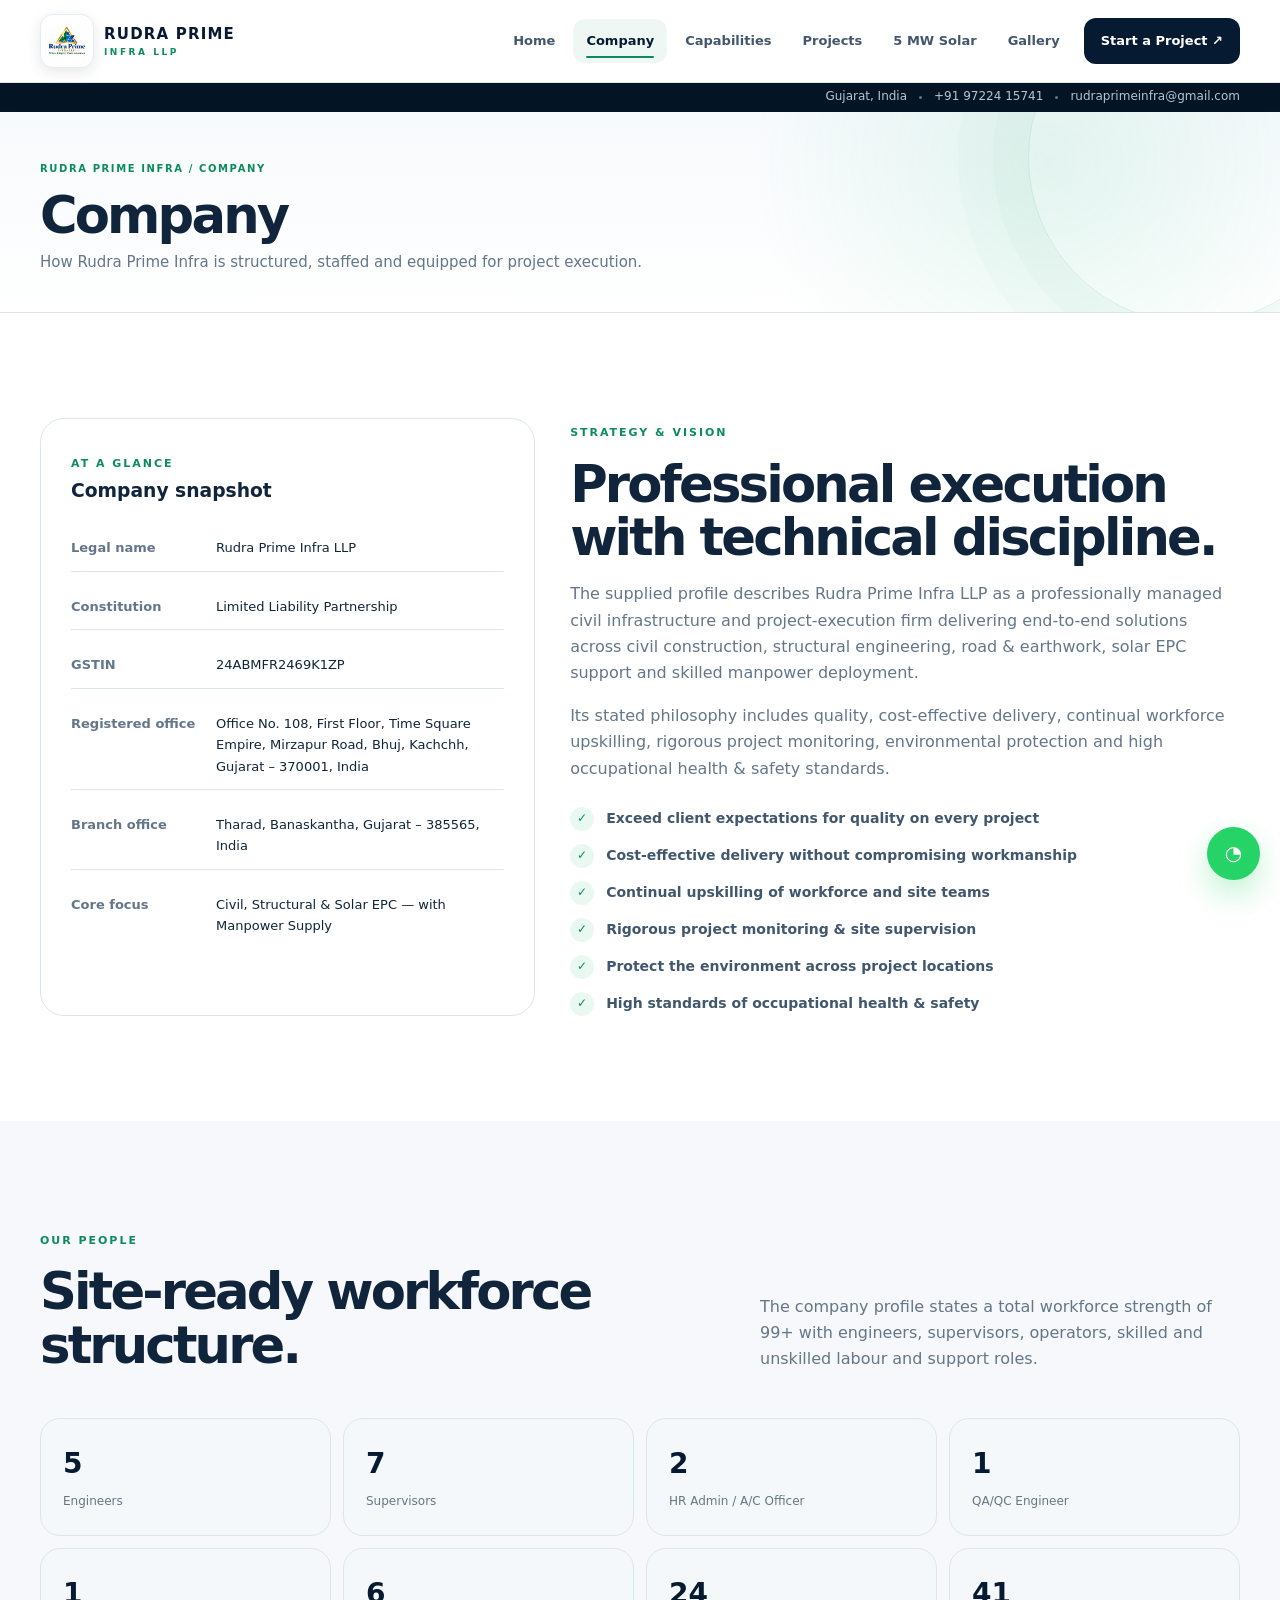
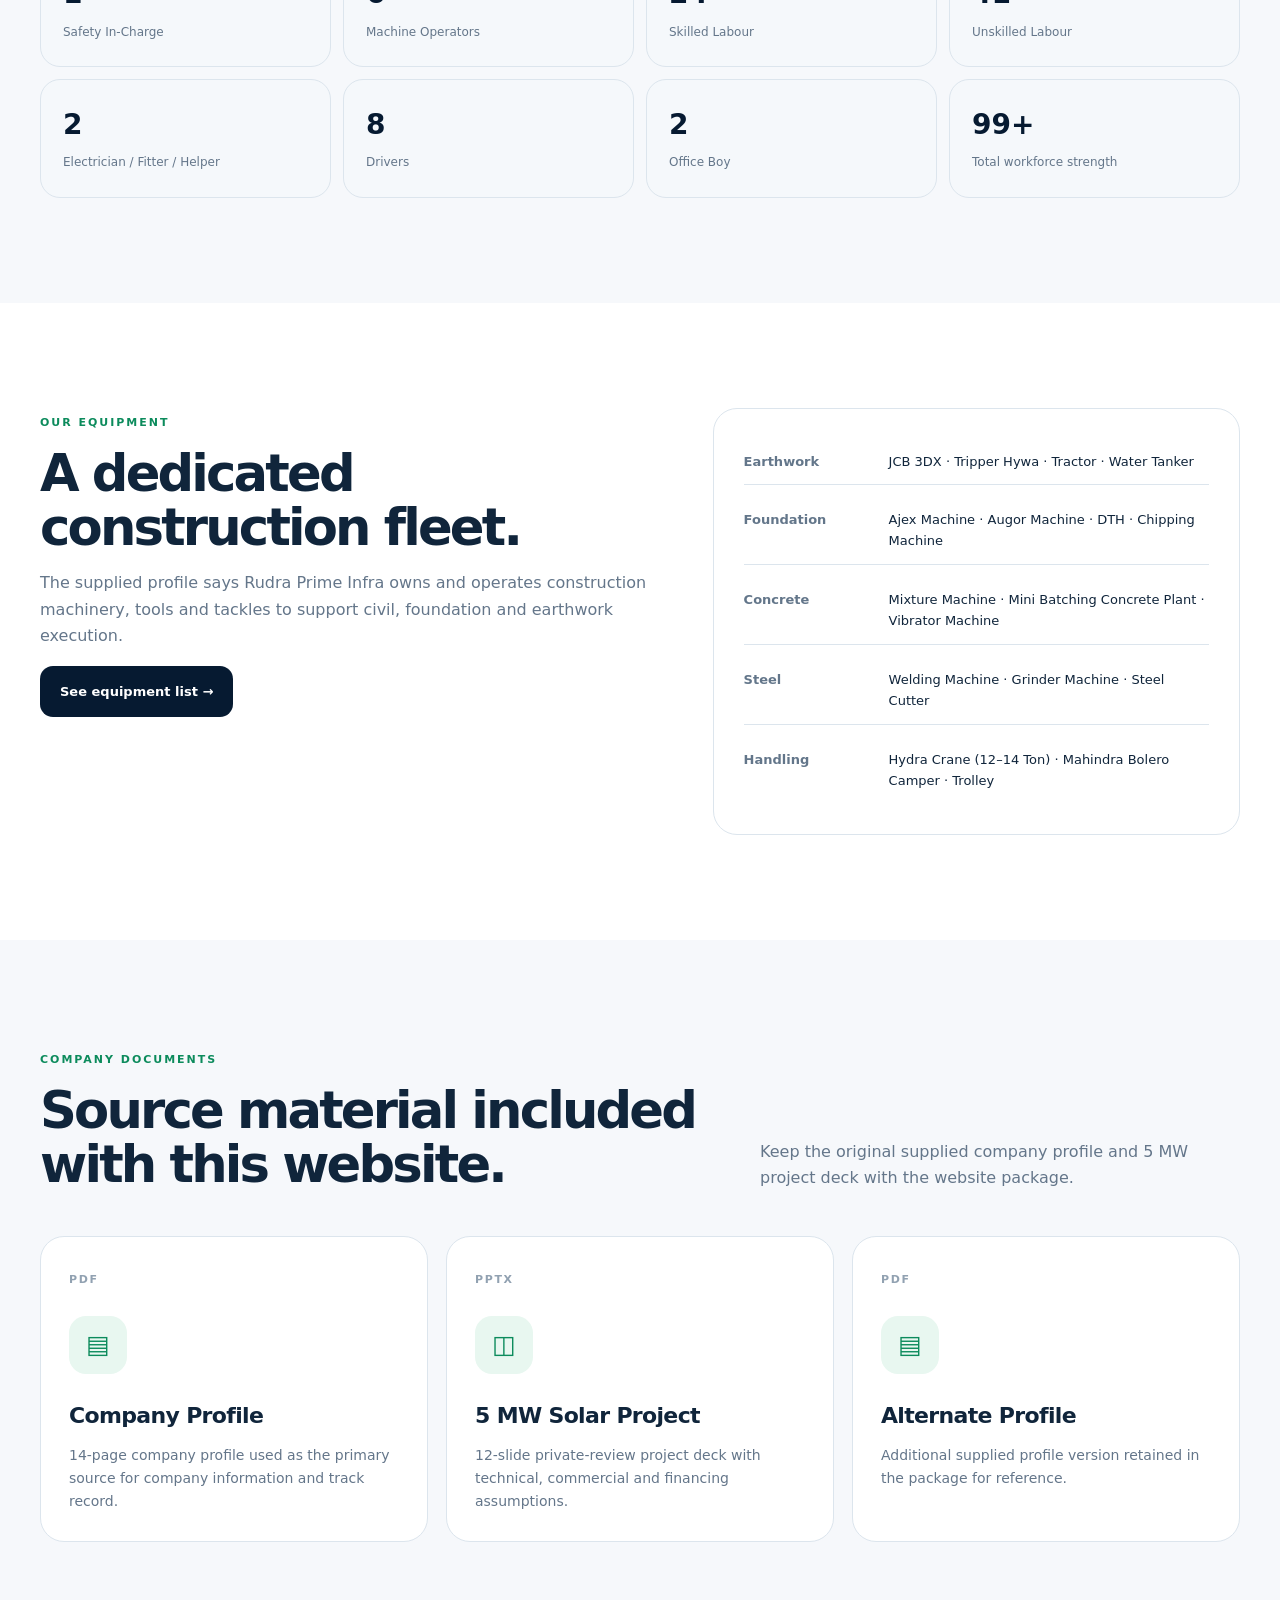
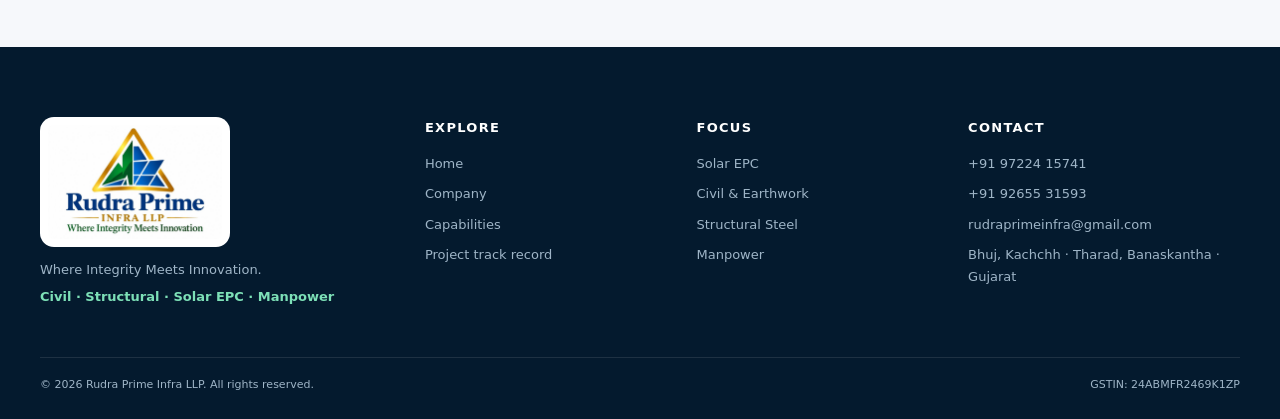
==== pages/about.html @ 874c83ad "Initial Rudra Prime Infra website" ====
<!doctype html>
<html lang="en">
<head>
<meta charset="utf-8">
<meta name="viewport" content="width=device-width,initial-scale=1">
<title>Company | Rudra Prime Infra LLP</title>
<meta name="description" content="Company snapshot, strategy, workforce, equipment and source documents for Rudra Prime Infra LLP.">
<meta name="theme-color" content="#061a31">
<link rel="icon" href="../assets/img/logo.jpg">
<link rel="stylesheet" href="../css/style.css">

</head>
<body data-page="about">
<div id="site-header"></div>

<section class="page-hero">
  <div class="container">
    <span class="breadcrumb">Rudra Prime Infra / Company</span>
    <h1>Company</h1>
    <p>How Rudra Prime Infra is structured, staffed and equipped for project execution.</p>
  </div>
</section>

<section class="section">
  <div class="container about-grid">
    <div class="info-card reveal">
      <span class="eyebrow">At a glance</span>
      <h3>Company snapshot</h3>
      <div class="info-list">
        <div class="info-row"><b>Legal name</b><span>Rudra Prime Infra LLP</span></div>
        <div class="info-row"><b>Constitution</b><span>Limited Liability Partnership</span></div>
        <div class="info-row"><b>GSTIN</b><span>24ABMFR2469K1ZP</span></div>
        <div class="info-row"><b>Registered office</b><span>Office No. 108, First Floor, Time Square Empire, Mirzapur Road, Bhuj, Kachchh, Gujarat – 370001, India</span></div>
        <div class="info-row"><b>Branch office</b><span>Tharad, Banaskantha, Gujarat – 385565, India</span></div>
        <div class="info-row"><b>Core focus</b><span>Civil, Structural & Solar EPC — with Manpower Supply</span></div>
      </div>
    </div>
    <div class="reveal">
      <span class="eyebrow">Strategy & vision</span>
      <h2>Professional execution with technical discipline.</h2>
      <p style="color:var(--muted)">The supplied profile describes Rudra Prime Infra LLP as a professionally managed civil infrastructure and project-execution firm delivering end-to-end solutions across civil construction, structural engineering, road & earthwork, solar EPC support and skilled manpower deployment.</p>
      <p style="color:var(--muted)">Its stated philosophy includes quality, cost-effective delivery, continual workforce upskilling, rigorous project monitoring, environmental protection and high occupational health & safety standards.</p>
      <div class="check-list">
        <div class="check"><b>✓</b><span>Exceed client expectations for quality on every project</span></div>
        <div class="check"><b>✓</b><span>Cost-effective delivery without compromising workmanship</span></div>
        <div class="check"><b>✓</b><span>Continual upskilling of workforce and site teams</span></div>
        <div class="check"><b>✓</b><span>Rigorous project monitoring & site supervision</span></div>
        <div class="check"><b>✓</b><span>Protect the environment across project locations</span></div>
        <div class="check"><b>✓</b><span>High standards of occupational health & safety</span></div>
      </div>
    </div>
  </div>
</section>

<section class="section alt">
  <div class="container section-head reveal">
    <div><span class="eyebrow">Our people</span><h2>Site-ready workforce structure.</h2></div>
    <p>The company profile states a total workforce strength of 99+ with engineers, supervisors, operators, skilled and unskilled labour and support roles.</p>
  </div>
  <div class="container team-grid">
    <div class="team-card reveal"><strong>5</strong><span>Engineers</span></div>
    <div class="team-card reveal"><strong>7</strong><span>Supervisors</span></div>
    <div class="team-card reveal"><strong>2</strong><span>HR Admin / A/C Officer</span></div>
    <div class="team-card reveal"><strong>1</strong><span>QA/QC Engineer</span></div>
    <div class="team-card reveal"><strong>1</strong><span>Safety In-Charge</span></div>
    <div class="team-card reveal"><strong>6</strong><span>Machine Operators</span></div>
    <div class="team-card reveal"><strong>24</strong><span>Skilled Labour</span></div>
    <div class="team-card reveal"><strong>41</strong><span>Unskilled Labour</span></div>
    <div class="team-card reveal"><strong>2</strong><span>Electrician / Fitter / Helper</span></div>
    <div class="team-card reveal"><strong>8</strong><span>Drivers</span></div>
    <div class="team-card reveal"><strong>2</strong><span>Office Boy</span></div>
    <div class="team-card reveal"><strong>99+</strong><span>Total workforce strength</span></div>
  </div>
</section>

<section class="section">
  <div class="container grid-2">
    <div class="reveal">
      <span class="eyebrow">Our equipment</span>
      <h2>A dedicated construction fleet.</h2>
      <p style="color:var(--muted)">The supplied profile says Rudra Prime Infra owns and operates construction machinery, tools and tackles to support civil, foundation and earthwork execution.</p>
      <a class="btn btn-dark" href="services.html#equipment">See equipment list →</a>
    </div>
    <div class="info-card reveal">
      <div class="info-list">
        <div class="info-row"><b>Earthwork</b><span>JCB 3DX · Tripper Hywa · Tractor · Water Tanker</span></div>
        <div class="info-row"><b>Foundation</b><span>Ajex Machine · Augor Machine · DTH · Chipping Machine</span></div>
        <div class="info-row"><b>Concrete</b><span>Mixture Machine · Mini Batching Concrete Plant · Vibrator Machine</span></div>
        <div class="info-row"><b>Steel</b><span>Welding Machine · Grinder Machine · Steel Cutter</span></div>
        <div class="info-row"><b>Handling</b><span>Hydra Crane (12–14 Ton) · Mahindra Bolero Camper · Trolley</span></div>
      </div>
    </div>
  </div>
</section>

<section class="section alt">
  <div class="container section-head reveal">
    <div><span class="eyebrow">Company documents</span><h2>Source material included with this website.</h2></div>
    <p>Keep the original supplied company profile and 5 MW project deck with the website package.</p>
  </div>
  <div class="container grid-3">
    <a class="card service-card reveal" href="../assets/docs/Rudra_Prime_Infra_Company_Profile.pdf"><span class="service-no">PDF</span><div class="service-icon">▤</div><h3>Company Profile</h3><p>14-page company profile used as the primary source for company information and track record.</p></a>
    <a class="card service-card reveal" href="../assets/docs/5MW_Solar_Power_Project_Gujarat.pptx"><span class="service-no">PPTX</span><div class="service-icon">◫</div><h3>5 MW Solar Project</h3><p>12-slide private-review project deck with technical, commercial and financing assumptions.</p></a>
    <a class="card service-card reveal" href="../assets/docs/Rudra_Prime_Infra_Company_Profile_Alternate.pdf"><span class="service-no">PDF</span><div class="service-icon">▤</div><h3>Alternate Profile</h3><p>Additional supplied profile version retained in the package for reference.</p></a>
  </div>
</section>

<div id="site-footer"></div>
<script src="../js/components.js"></script>
</body>
</html>
---- css/style.css ----
:root{
  --navy:#061a31;
  --navy2:#0b2d4e;
  --blue:#0d4c78;
  --green:#0c8b5c;
  --green2:#19b879;
  --gold:#d9a52b;
  --gold2:#f3c94f;
  --ink:#10253b;
  --muted:#64768a;
  --paper:#f6f8fb;
  --line:#dce5ed;
  --white:#fff;
  --shadow:0 22px 70px rgba(7,29,51,.12);
  --radius:24px;
  --container:1200px;
}
*{box-sizing:border-box}
html{scroll-behavior:smooth}
body{margin:0;font-family:Inter,ui-sans-serif,system-ui,-apple-system,"Segoe UI",Arial,sans-serif;color:var(--ink);background:#fff;line-height:1.65}
body.menu-open{overflow:hidden}
a{text-decoration:none;color:inherit}
img{max-width:100%;display:block}
button,input,textarea,select{font:inherit}
.container{width:min(var(--container),calc(100% - 40px));margin:auto}
.topline{background:#041525;color:#b8cada;font-size:12px}
.topline-inner{min-height:30px;display:flex;align-items:center;justify-content:flex-end;gap:12px}
.topline a:hover{color:#fff}
.topline-dot{width:3px;height:3px;border-radius:50%;background:#5d7b94}
.site-header{position:relative;z-index:1200}.nav-wrap{position:fixed;top:0;left:0;right:0;z-index:1200;background:rgba(255,255,255,.96);backdrop-filter:blur(18px);border-bottom:1px solid rgba(220,229,237,.85);box-shadow:0 8px 28px rgba(6,26,49,.06)}body{padding-top:82px}
.nav{height:82px;display:flex;align-items:center;justify-content:space-between;gap:24px}
.brand{display:flex;align-items:center;gap:10px;min-width:max-content}
.brand img,.brand .brand-mark{width:54px;height:54px;object-fit:contain;border-radius:13px;background:#fff;box-shadow:0 4px 14px rgba(6,26,49,.10);border:1px solid #e6edf2;padding:3px}
.brand b{display:block;letter-spacing:.08em;font-size:15px;color:var(--navy)}
.brand small{display:block;font-size:9px;letter-spacing:.28em;color:var(--green);font-weight:800;margin-top:-2px}
.nav-links{display:flex;align-items:center;gap:5px}
.nav-links a{padding:11px 13px;font-size:13px;font-weight:800;color:#42576d;border-radius:12px;transition:.2s}
.nav-links a:hover,.nav-links a.active{color:var(--navy);background:#eef7f3}
.nav-links .nav-cta{color:#fff;background:var(--navy);padding:12px 17px;margin-left:6px}
.nav-links .nav-cta:hover{background:var(--green)}
.menu-toggle{display:none;border:0;background:transparent;width:44px;height:44px;border-radius:12px}
.menu-toggle span{display:block;width:23px;height:2px;background:var(--navy);margin:5px auto}
.hero{position:relative;min-height:760px;display:flex;align-items:center;overflow:hidden;background:#061a31}
.hero::before{content:"";position:absolute;inset:0;background:
linear-gradient(90deg,rgba(4,20,37,.96) 0%,rgba(4,20,37,.82) 37%,rgba(4,20,37,.25) 75%,rgba(4,20,37,.05) 100%),
url("../assets/img/solar-field.jpg") center/cover no-repeat}
.hero::after{content:"";position:absolute;inset:auto 0 0;height:170px;background:linear-gradient(transparent,#061a31);opacity:.75}
.hero-content{position:relative;z-index:2;color:#fff;padding:95px 0 185px;max-width:820px}
.kicker{display:inline-flex;align-items:center;gap:9px;color:#dff7ec;text-transform:uppercase;letter-spacing:.18em;font-size:11px;font-weight:900}
.kicker::before{content:"";width:34px;height:2px;background:var(--gold2)}
.hero h1{font-size:clamp(3.1rem,7vw,6.6rem);line-height:.96;letter-spacing:-.065em;margin:22px 0 25px;color:#fff;max-width:850px}
.hero h1 em{font-style:normal;color:#7ee0b7}
.hero p{font-size:18px;line-height:1.75;color:#d5e3ee;max-width:700px}
.actions{display:flex;flex-wrap:wrap;gap:12px;margin-top:34px}
.btn{display:inline-flex;align-items:center;justify-content:center;gap:9px;padding:14px 19px;border-radius:13px;font-weight:900;font-size:13px;border:1px solid transparent;transition:.22s;cursor:pointer}
.btn-primary{background:var(--green2);color:#042419;box-shadow:0 14px 35px rgba(25,184,121,.22)}
.btn-primary:hover{transform:translateY(-2px);background:#38ce93}
.btn-ghost{border-color:rgba(255,255,255,.35);color:#fff;background:rgba(255,255,255,.07)}
.btn-ghost:hover{background:#fff;color:var(--navy)}
.btn-dark{background:var(--navy);color:#fff}
.btn-dark:hover{background:var(--green)}
.hero-panel{position:absolute;z-index:3;bottom:32px;left:0;right:0}
.hero-metrics{display:grid;grid-template-columns:repeat(5,1fr);background:rgba(255,255,255,.96);border-radius:20px;box-shadow:var(--shadow);overflow:hidden}
.metric{padding:22px 23px;border-right:1px solid var(--line)}
.metric:last-child{border-right:0}
.metric strong{display:block;color:var(--navy);font-size:25px;letter-spacing:-.04em}
.metric span{font-size:11px;color:var(--muted);font-weight:700}
.section{padding:105px 0}
.section.alt{background:var(--paper)}
.section.dark{background:var(--navy);color:#fff}
.section-head{display:flex;align-items:end;justify-content:space-between;gap:35px;margin-bottom:45px}
.eyebrow{font-size:11px;text-transform:uppercase;letter-spacing:.18em;color:var(--green);font-weight:900}
.section h2{font-size:clamp(2.2rem,4vw,4.2rem);line-height:1.05;letter-spacing:-.055em;margin:13px 0 0;max-width:720px}
.section-head p{max-width:480px;color:var(--muted);margin:0}
.grid-3{display:grid;grid-template-columns:repeat(3,1fr);gap:18px}
.grid-2{display:grid;grid-template-columns:1.1fr .9fr;gap:28px;align-items:stretch}
.grid-4{display:grid;grid-template-columns:repeat(4,1fr);gap:16px}
.card{background:#fff;border:1px solid var(--line);border-radius:var(--radius);overflow:hidden}
.service-card{padding:28px;min-height:300px;position:relative;transition:.25s}
.service-card:hover{transform:translateY(-6px);box-shadow:var(--shadow);border-color:#bde5d4}
.service-no{font-size:11px;font-weight:900;color:#91a1b1;letter-spacing:.15em}
.service-icon{width:58px;height:58px;border-radius:17px;display:grid;place-items:center;background:#e8f7f0;color:var(--green);font-size:25px;margin:24px 0}
.service-card h3{font-size:22px;letter-spacing:-.03em;margin:0 0 10px}
.service-card p{color:var(--muted);font-size:14px;margin:0}
.service-link{display:inline-flex;margin-top:22px;color:var(--green);font-size:12px;font-weight:900}
.feature-photo{height:100%;min-height:510px;border-radius:30px;overflow:hidden;position:relative}
.feature-photo img{width:100%;height:100%;object-fit:cover}
.feature-photo::after{content:"";position:absolute;inset:45% 0 0;background:linear-gradient(transparent,rgba(3,20,35,.9))}
.feature-caption{position:absolute;z-index:2;bottom:28px;left:28px;right:28px;color:#fff}
.feature-caption h3{font-size:30px;letter-spacing:-.04em;margin:12px 0 4px}
.feature-caption p{color:#d7e4ee;margin:0}
.pill{display:inline-flex;align-items:center;padding:7px 10px;border-radius:999px;background:#eaf8f2;color:var(--green);font-size:10px;font-weight:900;text-transform:uppercase;letter-spacing:.08em}
.pill.dark{background:rgba(255,255,255,.13);color:#fff}
.check-list{display:grid;gap:13px;margin:25px 0 0}
.check{display:flex;gap:12px;align-items:flex-start}
.check b{width:24px;height:24px;flex:0 0 24px;border-radius:50%;background:#eaf8f2;color:var(--green);display:grid;place-items:center;font-size:12px}
.check span{font-size:14px;color:#41576d;font-weight:700}
.bento{display:grid;grid-template-columns:1.3fr .7fr .7fr;grid-auto-rows:220px;gap:14px}
.bento-item{position:relative;overflow:hidden;border-radius:22px}
.bento-item:first-child{grid-row:span 2}
.bento-item:nth-child(4){grid-column:span 2}
.bento-item img{width:100%;height:100%;object-fit:cover;transition:.4s}
.bento-item:hover img{transform:scale(1.05)}
.bento-item::after{content:"";position:absolute;inset:45% 0 0;background:linear-gradient(transparent,rgba(3,20,35,.8))}
.bento-item span{position:absolute;z-index:2;bottom:16px;left:17px;color:#fff;font-weight:900;font-size:12px}
.dark .eyebrow{color:#7ee0b7}
.dark h2{color:#fff}
.dark .section-head p{color:#a9bfd1}
.dark .check span{color:#c9d9e6}
.stat-strip{background:linear-gradient(135deg,#061a31,#0c4a70);color:#fff;padding:30px 0}
.stat-grid{display:grid;grid-template-columns:repeat(4,1fr)}
.stat{padding:18px 24px;border-right:1px solid rgba(255,255,255,.14)}
.stat:last-child{border:0}
.stat strong{font-size:30px;color:var(--gold2);display:block;letter-spacing:-.04em}
.stat span{font-size:11px;color:#bdd0df}
.process{display:grid;grid-template-columns:repeat(6,1fr);gap:12px}
.step{padding:23px 18px;border:1px solid var(--line);border-radius:19px;background:#fff}
.step-no{font-size:11px;font-weight:900;color:var(--green);letter-spacing:.12em}
.step h3{margin:18px 0 7px;font-size:16px}
.step p{font-size:12px;color:var(--muted);margin:0}
.project-card img{width:100%;height:245px;object-fit:cover}
.project-body{padding:22px}
.project-body h3{margin:10px 0 8px;font-size:20px;letter-spacing:-.03em}
.project-body p{font-size:13px;color:var(--muted)}
.meta{display:flex;flex-wrap:wrap;gap:7px}
.meta span{font-size:10px;font-weight:900;background:#f1f5f8;padding:6px 9px;border-radius:999px;color:#53687c}
.project-card{transition:.25s}
.project-card:hover{transform:translateY(-5px);box-shadow:var(--shadow)}
.project-table{overflow:auto;border:1px solid var(--line);border-radius:20px;background:#fff}
table{border-collapse:collapse;width:100%;min-width:760px}
th,td{text-align:left;padding:16px;border-bottom:1px solid var(--line);font-size:13px}
th{background:#0b2d4e;color:#fff;font-size:11px;text-transform:uppercase;letter-spacing:.08em}
tr:last-child td{border-bottom:0}
.callout{border-radius:30px;background:linear-gradient(135deg,#e9f7f1,#f8f4e4);padding:42px}
.callout h3{font-size:28px;margin:8px 0}
.callout p{color:#52687b;max-width:760px}
.kpis{display:grid;grid-template-columns:repeat(4,1fr);gap:12px;margin:25px 0}
.kpi{padding:23px;background:#fff;border:1px solid var(--line);border-radius:18px}
.kpi strong{display:block;font-size:28px;letter-spacing:-.05em;color:var(--navy)}
.kpi span{font-size:11px;color:var(--muted);font-weight:700}
.timeline{display:grid;gap:14px}
.timeline-row{display:grid;grid-template-columns:130px 1fr;gap:20px;padding:20px 0;border-bottom:1px solid var(--line)}
.timeline-row:last-child{border-bottom:0}
.timeline-row b{color:var(--green);font-size:12px}
.timeline-row h3{margin:0 0 5px;font-size:18px}
.timeline-row p{margin:0;color:var(--muted);font-size:13px}
.page-hero{padding:42px 0 38px;background:radial-gradient(circle at 82% 25%,rgba(25,184,121,.10),transparent 28%),linear-gradient(180deg,#f7fafc,#fff);color:var(--ink);border-bottom:1px solid var(--line);position:relative;overflow:hidden}
.page-hero:after{content:"";position:absolute;right:-80px;top:-120px;width:330px;height:330px;border:1px solid rgba(12,139,92,.12);border-radius:50%;box-shadow:0 0 0 35px rgba(12,139,92,.025),0 0 0 70px rgba(12,139,92,.018);pointer-events:none}
.page-hero h1{font-size:clamp(2.35rem,4vw,4.25rem);line-height:1;letter-spacing:-.055em;margin:10px 0 8px;max-width:800px;position:relative;z-index:1}
.page-hero p{max-width:680px;color:var(--muted);font-size:15px;margin:0;position:relative;z-index:1}
.breadcrumb{font-size:10px;color:var(--green);text-transform:uppercase;letter-spacing:.16em;font-weight:900;position:relative;z-index:1}
.about-grid{display:grid;grid-template-columns:.85fr 1.15fr;gap:35px}
.info-card{padding:30px;border:1px solid var(--line);border-radius:24px;background:#fff}
.info-card h3{margin-top:0}
.info-list{display:grid;gap:12px}
.info-row{display:grid;grid-template-columns:130px 1fr;gap:15px;padding:12px 0;border-bottom:1px solid var(--line);font-size:13px}
.info-row:last-child{border-bottom:0}
.info-row b{color:#63768a}
.team-grid{display:grid;grid-template-columns:repeat(4,1fr);gap:12px}
.team-card{padding:22px;border-radius:20px;background:#f5f8fb;border:1px solid var(--line)}
.team-card strong{font-size:28px;color:var(--navy);display:block}
.team-card span{font-size:12px;color:var(--muted)}
.gallery{display:grid;grid-template-columns:repeat(12,1fr);gap:13px}
.gallery figure{margin:0;border-radius:18px;overflow:hidden;position:relative;min-height:230px;cursor:pointer}
.gallery figure:nth-child(1){grid-column:span 7;grid-row:span 2}
.gallery figure:nth-child(2),.gallery figure:nth-child(3){grid-column:span 5}
.gallery figure:nth-child(n+4){grid-column:span 4}
.gallery img{width:100%;height:100%;object-fit:cover;transition:.4s}
.gallery figure:hover img{transform:scale(1.05)}
.gallery figcaption{position:absolute;left:0;right:0;bottom:0;padding:17px;color:#fff;font-size:12px;font-weight:900;background:linear-gradient(transparent,rgba(0,0,0,.8))}
.lightbox{position:fixed;inset:0;background:rgba(2,13,24,.93);z-index:2000;display:none;place-items:center;padding:25px}
.lightbox.open{display:grid}
.lightbox img{max-width:min(1100px,94vw);max-height:88vh;border-radius:16px}
.lightbox button{position:absolute;top:20px;right:20px;border:0;background:#fff;color:var(--navy);width:44px;height:44px;border-radius:50%;font-size:22px}
.faq{display:grid;gap:10px}
.faq-item{border:1px solid var(--line);border-radius:17px;overflow:hidden;background:#fff}
.faq-q{width:100%;border:0;background:#fff;padding:19px 20px;display:flex;justify-content:space-between;gap:15px;text-align:left;font-weight:900;color:var(--navy);cursor:pointer}
.faq-a{display:none;padding:0 20px 19px;color:var(--muted);font-size:13px}
.faq-item.open .faq-a{display:block}
.form-grid{display:grid;grid-template-columns:1fr 1fr;gap:14px}
.field{display:flex;flex-direction:column;gap:7px}
.field.full{grid-column:1/-1}
.field label{font-size:11px;text-transform:uppercase;letter-spacing:.08em;font-weight:900;color:#52687b}
.field input,.field textarea,.field select{border:1px solid var(--line);border-radius:13px;padding:13px 14px;outline:0;background:#fff}
.field input:focus,.field textarea:focus,.field select:focus{border-color:#77caa8;box-shadow:0 0 0 4px #e8f7f0}
.field textarea{min-height:150px;resize:vertical}
.contact-box{display:grid;gap:12px}
.contact-item{padding:17px;border:1px solid var(--line);border-radius:16px;background:#fff}
.contact-item b{display:block;font-size:11px;text-transform:uppercase;letter-spacing:.08em;color:var(--green);margin-bottom:5px}
.contact-item span,.contact-item a{font-size:14px;color:#41566b}
.notice{padding:14px 16px;border-radius:13px;background:#fff6d8;border:1px solid #f1dda0;color:#6b5415;font-size:12px}
.footer{background:#041a2e;color:#9fb5c7;padding:70px 0 25px}
.footer-grid{display:grid;grid-template-columns:1.5fr 1fr 1fr 1.2fr;gap:45px}
.footer-main img{width:190px;background:#fff;border-radius:14px;padding:8px;margin-bottom:12px}
.footer-main p{margin:5px 0;font-size:13px}
.footer-note{color:#7de0b7!important;font-weight:800}
.footer h3{color:#fff;font-size:13px;text-transform:uppercase;letter-spacing:.1em;margin:0 0 14px}
.footer-grid>div:not(.footer-main) a,.footer-grid>div:not(.footer-main) span{display:block;font-size:13px;margin:9px 0;color:#9fb5c7}
.footer-grid a:hover{color:#fff}
.footer-bottom{border-top:1px solid rgba(255,255,255,.1);margin-top:45px;padding-top:18px;display:flex;justify-content:space-between;gap:20px;font-size:11px}
.whatsapp{position:fixed;right:20px;bottom:20px;width:53px;height:53px;border-radius:50%;display:grid;place-items:center;background:#25d366;color:#fff;font-weight:900;font-size:20px;z-index:900;box-shadow:0 14px 30px rgba(37,211,102,.28)}
.back-top{position:fixed;right:20px;bottom:85px;width:42px;height:42px;border-radius:50%;border:1px solid var(--line);background:#fff;color:var(--navy);opacity:0;pointer-events:none;z-index:899}
.back-top.show{opacity:1;pointer-events:auto}
.reveal{opacity:0;transform:translateY(20px);transition:.65s ease}
.reveal.visible{opacity:1;transform:none}
.note{font-size:11px;color:#718497}
@media(max-width:1050px){
  .nav-links{gap:0}.nav-links a{padding:10px 8px;font-size:12px}
  .hero-metrics{grid-template-columns:repeat(3,1fr)}
  .metric:nth-child(3){border-right:0}
  .metric:nth-child(n+4){border-top:1px solid var(--line)}
  .grid-3{grid-template-columns:repeat(2,1fr)}
  .process{grid-template-columns:repeat(3,1fr)}
  .team-grid{grid-template-columns:repeat(2,1fr)}
  .footer-grid{grid-template-columns:repeat(2,1fr)}
}
@media(max-width:780px){
  .container{width:min(var(--container),calc(100% - 28px))}
  body{padding-top:72px}
  .topline{display:none}
  .nav-wrap{top:0}
  .nav{height:72px}
  .brand img{width:48px;height:48px}
  .brand b{font-size:13px}
  .brand small{font-size:8px}
  .menu-toggle{display:block}
  .nav-links{position:absolute;left:14px;right:14px;top:76px;background:#fff;border:1px solid var(--line);border-radius:18px;box-shadow:var(--shadow);padding:10px;display:none;flex-direction:column;align-items:stretch}
  .nav-links.open{display:flex}
  .nav-links a{padding:13px 14px}
  .nav-links .nav-cta{margin:4px 0 0;text-align:center}
  .hero{min-height:780px}
  .hero::before{background:linear-gradient(90deg,rgba(4,20,37,.94),rgba(4,20,37,.7)),url("../assets/img/solar-field.jpg") center/cover}
  .hero-content{padding:75px 0 225px}
  .hero p{font-size:15px}
  .hero-panel{bottom:18px}
  .hero-metrics{grid-template-columns:1fr 1fr}
  .metric{padding:15px}.metric:nth-child(2){border-right:0}.metric:nth-child(3){border-top:1px solid var(--line);border-right:1px solid var(--line)}.metric:nth-child(4),.metric:nth-child(5){border-top:1px solid var(--line)}
  .metric strong{font-size:20px}
  .section{padding:75px 0}
  .section-head{display:block;margin-bottom:30px}
  .section-head p{margin-top:15px}
  .grid-2,.grid-3,.grid-4,.about-grid{grid-template-columns:1fr}
  .feature-photo{min-height:390px}
  .bento{grid-template-columns:1fr 1fr;grid-auto-rows:190px}
  .bento-item:first-child{grid-column:span 2;grid-row:span 1}
  .bento-item:nth-child(4){grid-column:span 2}
  .stat-grid{grid-template-columns:1fr 1fr}
  .stat{border-bottom:1px solid rgba(255,255,255,.14)}
  .process{grid-template-columns:1fr 1fr}
  .kpis{grid-template-columns:1fr 1fr}
  .gallery{grid-template-columns:1fr 1fr}
  .gallery figure,.gallery figure:nth-child(n){grid-column:span 1;grid-row:span 1;min-height:190px}
  .gallery figure:first-child{grid-column:span 2}
  .timeline-row{grid-template-columns:1fr;gap:5px}
  .form-grid{grid-template-columns:1fr}
  .field.full{grid-column:auto}
  .footer-grid{grid-template-columns:1fr}
  .footer-bottom{display:block}.footer-bottom span{display:block;margin-top:7px}
  .page-hero{padding:34px 0 30px}.page-hero h1{font-size:2.55rem}.page-hero p{font-size:14px}
}
@media(max-width:480px){
  .hero h1{font-size:3rem}
  .hero{min-height:820px}
  .hero-metrics{grid-template-columns:1fr}
  .metric,.metric:nth-child(2),.metric:nth-child(3){border-right:0}
  .metric:nth-child(n+2){border-top:1px solid var(--line)}
  .process,.kpis,.team-grid{grid-template-columns:1fr}
  .bento{grid-template-columns:1fr}.bento-item:first-child,.bento-item:nth-child(4){grid-column:span 1}
  .gallery{grid-template-columns:1fr}.gallery figure:first-child{grid-column:span 1}
  .actions .btn{width:100%}
}

.nav-links a.active{position:relative}
.nav-links a.active:not(.nav-cta)::after{content:"";position:absolute;left:13px;right:13px;bottom:5px;height:2px;border-radius:2px;background:var(--green)}
@media(max-width:780px){.nav-links a.active:not(.nav-cta)::after{left:14px;right:auto;width:28px;bottom:7px}.brand .brand-mark{width:49px;height:49px}}
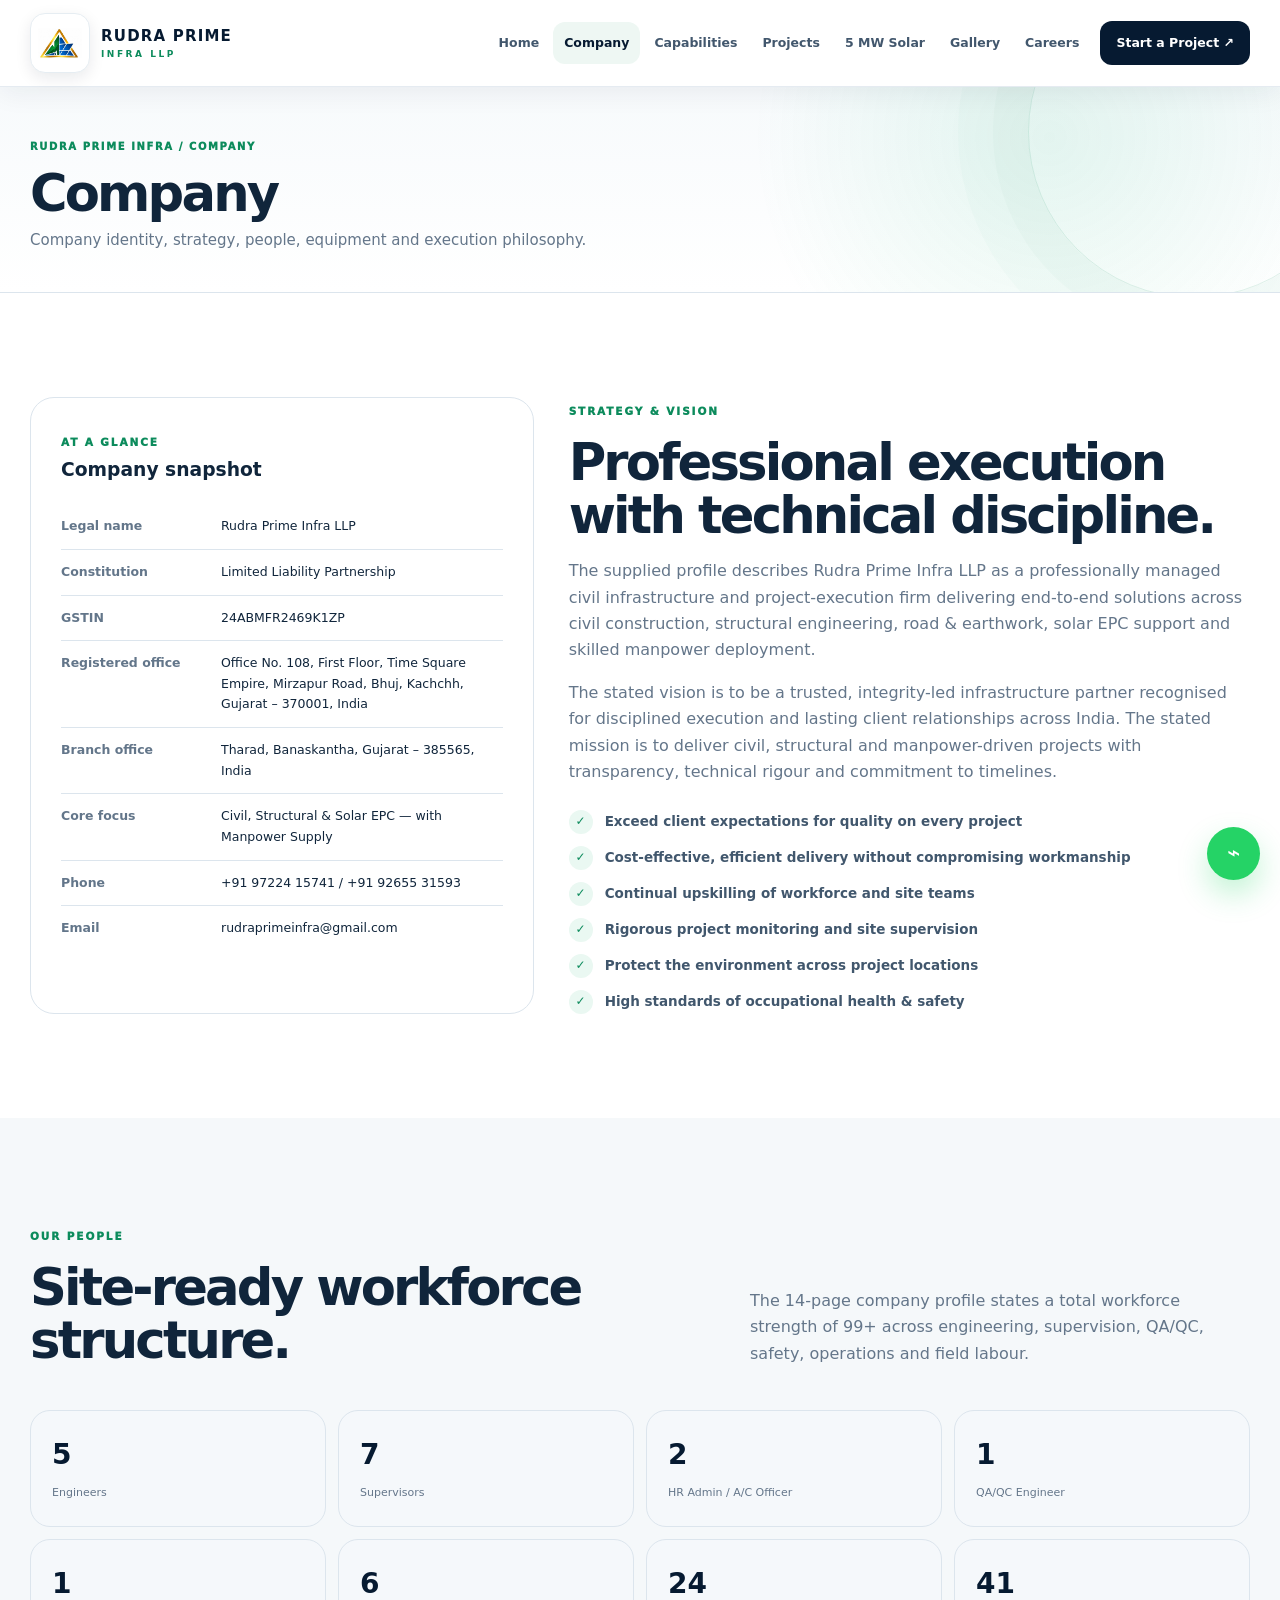
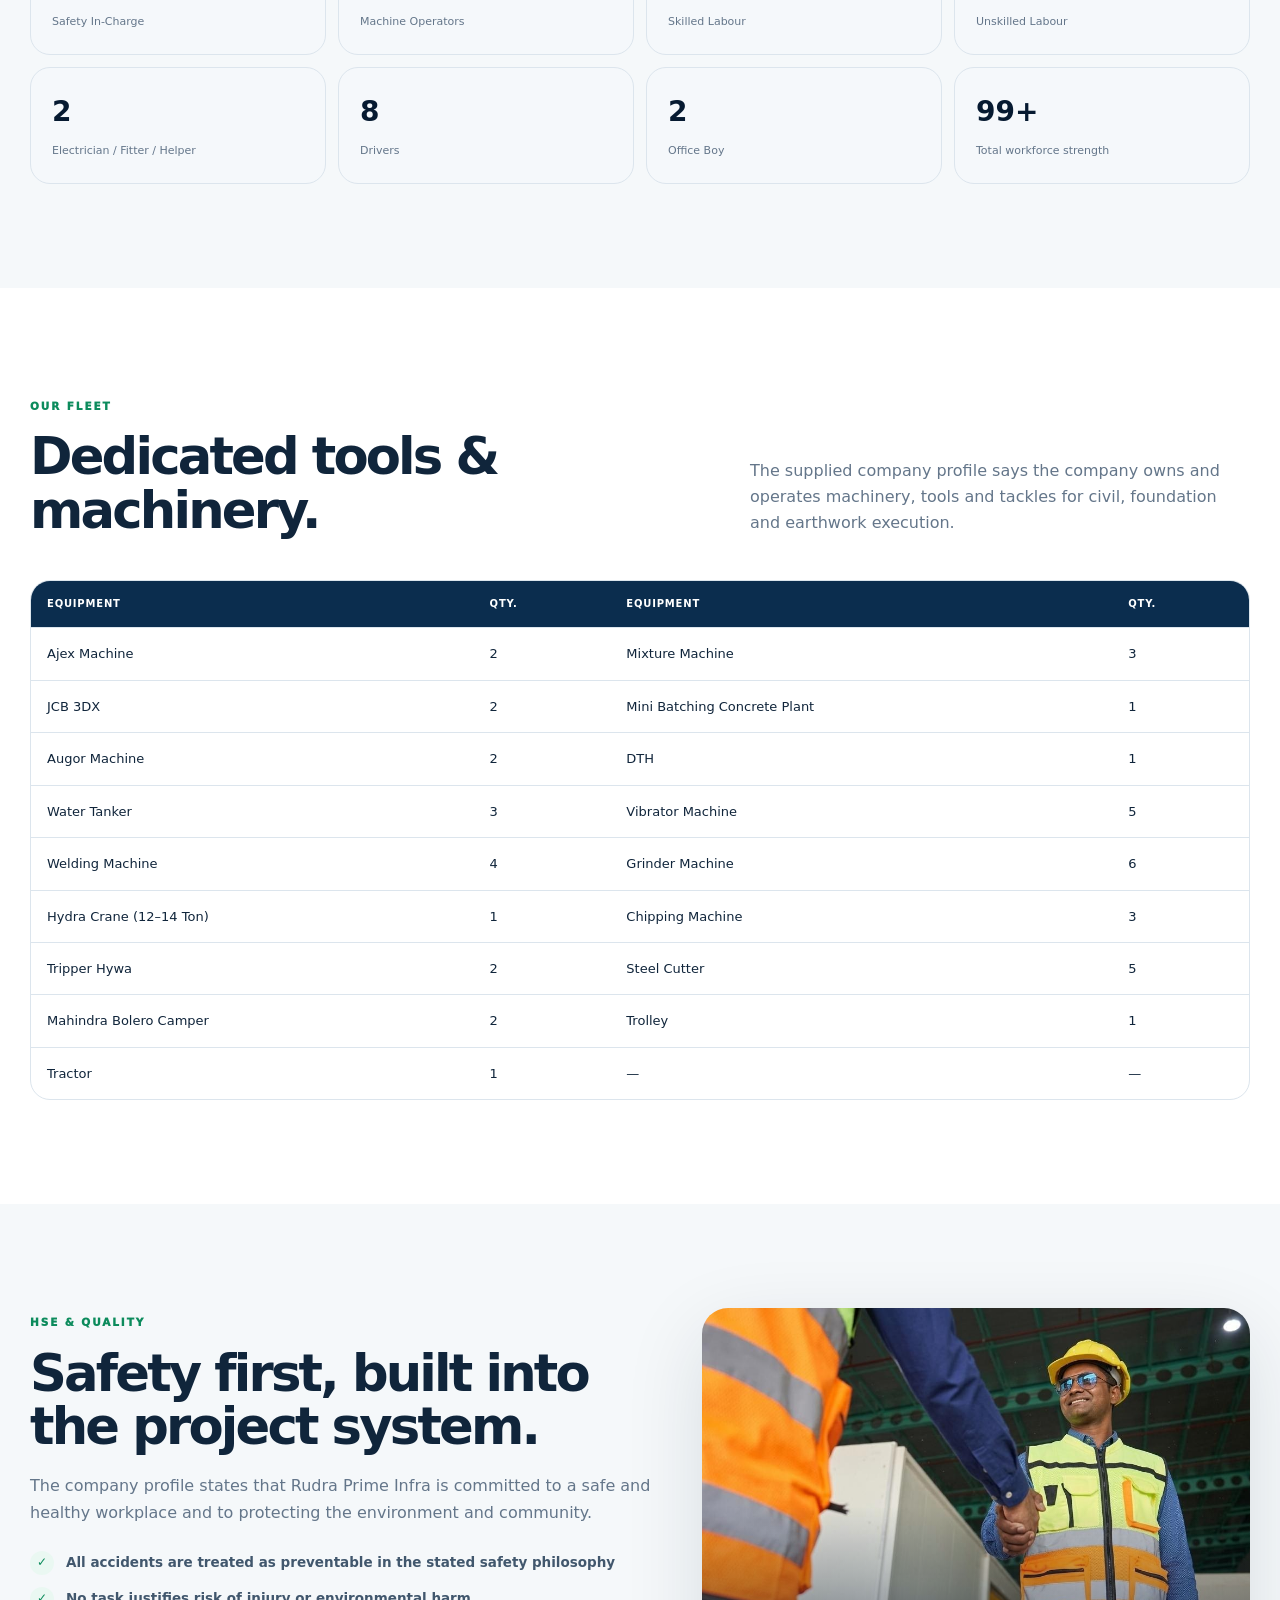
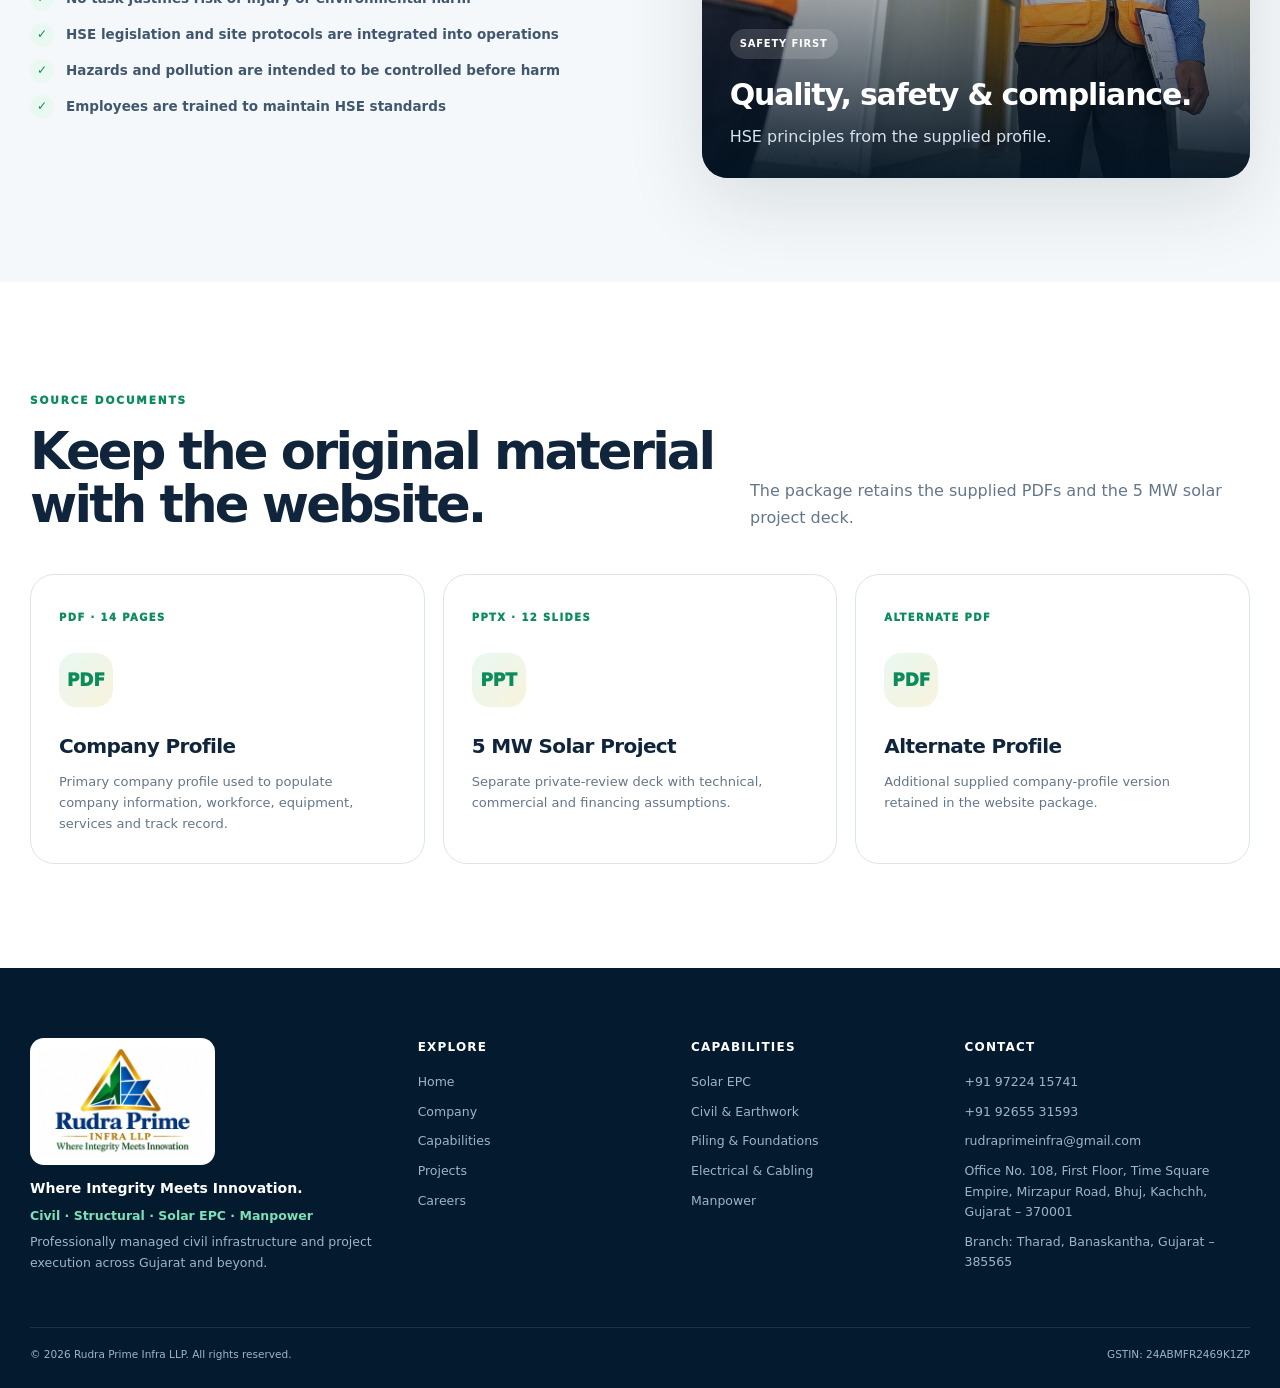
==== commit 4908a634: "Update website" ====
--- a/pages/about.html
+++ b/pages/about.html
@@ -1,111 +1,14 @@
-<!doctype html>
-<html lang="en">
-<head>
-<meta charset="utf-8">
-<meta name="viewport" content="width=device-width,initial-scale=1">
-<title>Company | Rudra Prime Infra LLP</title>
-<meta name="description" content="Company snapshot, strategy, workforce, equipment and source documents for Rudra Prime Infra LLP.">
-<meta name="theme-color" content="#061a31">
-<link rel="icon" href="../assets/img/logo.jpg">
-<link rel="stylesheet" href="../css/style.css">
+<!doctype html><html lang="en"><head><meta charset="utf-8"><meta name="viewport" content="width=device-width,initial-scale=1"><title>Company | Rudra Prime Infra LLP</title><meta name="description" content="Company profile, workforce, equipment, philosophy and HSE approach of Rudra Prime Infra LLP."><meta name="theme-color" content="#061a31"><link rel="icon" href="../assets/img/logo.jpg"><link rel="stylesheet" href="../css/style.css"></head>
+<body data-page="about"><div id="site-header"></div>
+<section class="page-hero"><div class="container"><span class="breadcrumb">Rudra Prime Infra / Company</span><h1>Company</h1><p>Company identity, strategy, people, equipment and execution philosophy.</p></div></section>
 
-</head>
-<body data-page="about">
-<div id="site-header"></div>
+<section class="section"><div class="container about-grid"><div class="info-card reveal"><span class="eyebrow">At a glance</span><h3>Company snapshot</h3><div class="info-list"><div class="info-row"><b>Legal name</b><span>Rudra Prime Infra LLP</span></div><div class="info-row"><b>Constitution</b><span>Limited Liability Partnership</span></div><div class="info-row"><b>GSTIN</b><span>24ABMFR2469K1ZP</span></div><div class="info-row"><b>Registered office</b><span>Office No. 108, First Floor, Time Square Empire, Mirzapur Road, Bhuj, Kachchh, Gujarat – 370001, India</span></div><div class="info-row"><b>Branch office</b><span>Tharad, Banaskantha, Gujarat – 385565, India</span></div><div class="info-row"><b>Core focus</b><span>Civil, Structural & Solar EPC — with Manpower Supply</span></div><div class="info-row"><b>Phone</b><span>+91 97224 15741 / +91 92655 31593</span></div><div class="info-row"><b>Email</b><span>rudraprimeinfra@gmail.com</span></div></div></div><div class="reveal"><span class="eyebrow">Strategy & vision</span><h2>Professional execution with technical discipline.</h2><p style="color:var(--muted)">The supplied profile describes Rudra Prime Infra LLP as a professionally managed civil infrastructure and project-execution firm delivering end-to-end solutions across civil construction, structural engineering, road & earthwork, solar EPC support and skilled manpower deployment.</p><p style="color:var(--muted)">The stated vision is to be a trusted, integrity-led infrastructure partner recognised for disciplined execution and lasting client relationships across India. The stated mission is to deliver civil, structural and manpower-driven projects with transparency, technical rigour and commitment to timelines.</p><div class="check-list"><div class="check"><b>✓</b><span>Exceed client expectations for quality on every project</span></div><div class="check"><b>✓</b><span>Cost-effective, efficient delivery without compromising workmanship</span></div><div class="check"><b>✓</b><span>Continual upskilling of workforce and site teams</span></div><div class="check"><b>✓</b><span>Rigorous project monitoring and site supervision</span></div><div class="check"><b>✓</b><span>Protect the environment across project locations</span></div><div class="check"><b>✓</b><span>High standards of occupational health & safety</span></div></div></div></div></section>
 
-<section class="page-hero">
-  <div class="container">
-    <span class="breadcrumb">Rudra Prime Infra / Company</span>
-    <h1>Company</h1>
-    <p>How Rudra Prime Infra is structured, staffed and equipped for project execution.</p>
-  </div>
-</section>
+<section class="section alt"><div class="container section-head reveal"><div><span class="eyebrow">Our people</span><h2>Site-ready workforce structure.</h2></div><p>The 14-page company profile states a total workforce strength of 99+ across engineering, supervision, QA/QC, safety, operations and field labour.</p></div><div class="container team-grid"><div class="team-card reveal"><strong>5</strong><span>Engineers</span></div><div class="team-card reveal"><strong>7</strong><span>Supervisors</span></div><div class="team-card reveal"><strong>2</strong><span>HR Admin / A/C Officer</span></div><div class="team-card reveal"><strong>1</strong><span>QA/QC Engineer</span></div><div class="team-card reveal"><strong>1</strong><span>Safety In-Charge</span></div><div class="team-card reveal"><strong>6</strong><span>Machine Operators</span></div><div class="team-card reveal"><strong>24</strong><span>Skilled Labour</span></div><div class="team-card reveal"><strong>41</strong><span>Unskilled Labour</span></div><div class="team-card reveal"><strong>2</strong><span>Electrician / Fitter / Helper</span></div><div class="team-card reveal"><strong>8</strong><span>Drivers</span></div><div class="team-card reveal"><strong>2</strong><span>Office Boy</span></div><div class="team-card reveal"><strong>99+</strong><span>Total workforce strength</span></div></div></section>
 
-<section class="section">
-  <div class="container about-grid">
-    <div class="info-card reveal">
-      <span class="eyebrow">At a glance</span>
-      <h3>Company snapshot</h3>
-      <div class="info-list">
-        <div class="info-row"><b>Legal name</b><span>Rudra Prime Infra LLP</span></div>
-        <div class="info-row"><b>Constitution</b><span>Limited Liability Partnership</span></div>
-        <div class="info-row"><b>GSTIN</b><span>24ABMFR2469K1ZP</span></div>
-        <div class="info-row"><b>Registered office</b><span>Office No. 108, First Floor, Time Square Empire, Mirzapur Road, Bhuj, Kachchh, Gujarat – 370001, India</span></div>
-        <div class="info-row"><b>Branch office</b><span>Tharad, Banaskantha, Gujarat – 385565, India</span></div>
-        <div class="info-row"><b>Core focus</b><span>Civil, Structural & Solar EPC — with Manpower Supply</span></div>
-      </div>
-    </div>
-    <div class="reveal">
-      <span class="eyebrow">Strategy & vision</span>
-      <h2>Professional execution with technical discipline.</h2>
-      <p style="color:var(--muted)">The supplied profile describes Rudra Prime Infra LLP as a professionally managed civil infrastructure and project-execution firm delivering end-to-end solutions across civil construction, structural engineering, road & earthwork, solar EPC support and skilled manpower deployment.</p>
-      <p style="color:var(--muted)">Its stated philosophy includes quality, cost-effective delivery, continual workforce upskilling, rigorous project monitoring, environmental protection and high occupational health & safety standards.</p>
-      <div class="check-list">
-        <div class="check"><b>✓</b><span>Exceed client expectations for quality on every project</span></div>
-        <div class="check"><b>✓</b><span>Cost-effective delivery without compromising workmanship</span></div>
-        <div class="check"><b>✓</b><span>Continual upskilling of workforce and site teams</span></div>
-        <div class="check"><b>✓</b><span>Rigorous project monitoring & site supervision</span></div>
-        <div class="check"><b>✓</b><span>Protect the environment across project locations</span></div>
-        <div class="check"><b>✓</b><span>High standards of occupational health & safety</span></div>
-      </div>
-    </div>
-  </div>
-</section>
+<section class="section"><div class="container section-head reveal"><div><span class="eyebrow">Our fleet</span><h2>Dedicated tools & machinery.</h2></div><p>The supplied company profile says the company owns and operates machinery, tools and tackles for civil, foundation and earthwork execution.</p></div><div class="container project-table reveal"><table><thead><tr><th>Equipment</th><th>Qty.</th><th>Equipment</th><th>Qty.</th></tr></thead><tbody><tr><td>Ajex Machine</td><td>2</td><td>Mixture Machine</td><td>3</td></tr><tr><td>JCB 3DX</td><td>2</td><td>Mini Batching Concrete Plant</td><td>1</td></tr><tr><td>Augor Machine</td><td>2</td><td>DTH</td><td>1</td></tr><tr><td>Water Tanker</td><td>3</td><td>Vibrator Machine</td><td>5</td></tr><tr><td>Welding Machine</td><td>4</td><td>Grinder Machine</td><td>6</td></tr><tr><td>Hydra Crane (12–14 Ton)</td><td>1</td><td>Chipping Machine</td><td>3</td></tr><tr><td>Tripper Hywa</td><td>2</td><td>Steel Cutter</td><td>5</td></tr><tr><td>Mahindra Bolero Camper</td><td>2</td><td>Trolley</td><td>1</td></tr><tr><td>Tractor</td><td>1</td><td>—</td><td>—</td></tr></tbody></table></div></section>
 
-<section class="section alt">
-  <div class="container section-head reveal">
-    <div><span class="eyebrow">Our people</span><h2>Site-ready workforce structure.</h2></div>
-    <p>The company profile states a total workforce strength of 99+ with engineers, supervisors, operators, skilled and unskilled labour and support roles.</p>
-  </div>
-  <div class="container team-grid">
-    <div class="team-card reveal"><strong>5</strong><span>Engineers</span></div>
-    <div class="team-card reveal"><strong>7</strong><span>Supervisors</span></div>
-    <div class="team-card reveal"><strong>2</strong><span>HR Admin / A/C Officer</span></div>
-    <div class="team-card reveal"><strong>1</strong><span>QA/QC Engineer</span></div>
-    <div class="team-card reveal"><strong>1</strong><span>Safety In-Charge</span></div>
-    <div class="team-card reveal"><strong>6</strong><span>Machine Operators</span></div>
-    <div class="team-card reveal"><strong>24</strong><span>Skilled Labour</span></div>
-    <div class="team-card reveal"><strong>41</strong><span>Unskilled Labour</span></div>
-    <div class="team-card reveal"><strong>2</strong><span>Electrician / Fitter / Helper</span></div>
-    <div class="team-card reveal"><strong>8</strong><span>Drivers</span></div>
-    <div class="team-card reveal"><strong>2</strong><span>Office Boy</span></div>
-    <div class="team-card reveal"><strong>99+</strong><span>Total workforce strength</span></div>
-  </div>
-</section>
+<section class="section alt"><div class="container grid-2"><div class="reveal"><span class="eyebrow">HSE & quality</span><h2>Safety first, built into the project system.</h2><p style="color:var(--muted);margin-top:20px">The company profile states that Rudra Prime Infra is committed to a safe and healthy workplace and to protecting the environment and community.</p><div class="check-list"><div class="check"><b>✓</b><span>All accidents are treated as preventable in the stated safety philosophy</span></div><div class="check"><b>✓</b><span>No task justifies risk of injury or environmental harm</span></div><div class="check"><b>✓</b><span>HSE legislation and site protocols are integrated into operations</span></div><div class="check"><b>✓</b><span>Hazards and pollution are intended to be controlled before harm</span></div><div class="check"><b>✓</b><span>Employees are trained to maintain HSE standards</span></div></div></div><div class="feature-photo reveal"><img src="../assets/img/safety-team.jpg" alt="Safety team"><div class="feature-caption"><span class="pill dark">Safety first</span><h3>Quality, safety & compliance.</h3><p>HSE principles from the supplied profile.</p></div></div></div></section>
 
-<section class="section">
-  <div class="container grid-2">
-    <div class="reveal">
-      <span class="eyebrow">Our equipment</span>
-      <h2>A dedicated construction fleet.</h2>
-      <p style="color:var(--muted)">The supplied profile says Rudra Prime Infra owns and operates construction machinery, tools and tackles to support civil, foundation and earthwork execution.</p>
-      <a class="btn btn-dark" href="services.html#equipment">See equipment list →</a>
-    </div>
-    <div class="info-card reveal">
-      <div class="info-list">
-        <div class="info-row"><b>Earthwork</b><span>JCB 3DX · Tripper Hywa · Tractor · Water Tanker</span></div>
-        <div class="info-row"><b>Foundation</b><span>Ajex Machine · Augor Machine · DTH · Chipping Machine</span></div>
-        <div class="info-row"><b>Concrete</b><span>Mixture Machine · Mini Batching Concrete Plant · Vibrator Machine</span></div>
-        <div class="info-row"><b>Steel</b><span>Welding Machine · Grinder Machine · Steel Cutter</span></div>
-        <div class="info-row"><b>Handling</b><span>Hydra Crane (12–14 Ton) · Mahindra Bolero Camper · Trolley</span></div>
-      </div>
-    </div>
-  </div>
-</section>
-
-<section class="section alt">
-  <div class="container section-head reveal">
-    <div><span class="eyebrow">Company documents</span><h2>Source material included with this website.</h2></div>
-    <p>Keep the original supplied company profile and 5 MW project deck with the website package.</p>
-  </div>
-  <div class="container grid-3">
-    <a class="card service-card reveal" href="../assets/docs/Rudra_Prime_Infra_Company_Profile.pdf"><span class="service-no">PDF</span><div class="service-icon">▤</div><h3>Company Profile</h3><p>14-page company profile used as the primary source for company information and track record.</p></a>
-    <a class="card service-card reveal" href="../assets/docs/5MW_Solar_Power_Project_Gujarat.pptx"><span class="service-no">PPTX</span><div class="service-icon">◫</div><h3>5 MW Solar Project</h3><p>12-slide private-review project deck with technical, commercial and financing assumptions.</p></a>
-    <a class="card service-card reveal" href="../assets/docs/Rudra_Prime_Infra_Company_Profile_Alternate.pdf"><span class="service-no">PDF</span><div class="service-icon">▤</div><h3>Alternate Profile</h3><p>Additional supplied profile version retained in the package for reference.</p></a>
-  </div>
-</section>
-
-<div id="site-footer"></div>
-<script src="../js/components.js"></script>
-</body>
-</html>+<section class="section"><div class="container section-head reveal"><div><span class="eyebrow">Source documents</span><h2>Keep the original material with the website.</h2></div><p>The package retains the supplied PDFs and the 5 MW solar project deck.</p></div><div class="container grid-3"><a class="card service-card reveal" href="../assets/docs/Rudra_Prime_Infra_Company_Profile.pdf"><span class="service-no">PDF · 14 PAGES</span><div class="service-icon">PDF</div><h3>Company Profile</h3><p>Primary company profile used to populate company information, workforce, equipment, services and track record.</p></a><a class="card service-card reveal" href="../assets/docs/5MW_Solar_Power_Project_Gujarat.pptx"><span class="service-no">PPTX · 12 SLIDES</span><div class="service-icon">PPT</div><h3>5 MW Solar Project</h3><p>Separate private-review deck with technical, commercial and financing assumptions.</p></a><a class="card service-card reveal" href="../assets/docs/Rudra_Prime_Infra_Company_Profile_Alternate.pdf"><span class="service-no">ALTERNATE PDF</span><div class="service-icon">PDF</div><h3>Alternate Profile</h3><p>Additional supplied company-profile version retained in the website package.</p></a></div></section>
+<div id="site-footer"></div><script src="../js/components.js"></script></body></html>
--- a/css/style.css
+++ b/css/style.css
@@ -1,276 +1,35 @@
-
 :root{
-  --navy:#061a31;
-  --navy2:#0b2d4e;
-  --blue:#0d4c78;
-  --green:#0c8b5c;
-  --green2:#19b879;
-  --gold:#d9a52b;
-  --gold2:#f3c94f;
-  --ink:#10253b;
-  --muted:#64768a;
-  --paper:#f6f8fb;
-  --line:#dce5ed;
-  --white:#fff;
-  --shadow:0 22px 70px rgba(7,29,51,.12);
-  --radius:24px;
-  --container:1200px;
+  --navy:#061a31;--navy2:#0b2d4e;--blue:#14577f;--green:#0c8b5c;--green2:#1bb978;--gold:#d6a126;--gold2:#f2c94c;
+  --ink:#10253b;--muted:#64768a;--paper:#f5f8fa;--line:#dce5ed;--white:#fff;
+  --shadow:0 24px 80px rgba(7,29,51,.12);--shadow-sm:0 10px 30px rgba(7,29,51,.08);--radius:24px;--container:1220px
 }
-*{box-sizing:border-box}
-html{scroll-behavior:smooth}
-body{margin:0;font-family:Inter,ui-sans-serif,system-ui,-apple-system,"Segoe UI",Arial,sans-serif;color:var(--ink);background:#fff;line-height:1.65}
-body.menu-open{overflow:hidden}
-a{text-decoration:none;color:inherit}
-img{max-width:100%;display:block}
-button,input,textarea,select{font:inherit}
-.container{width:min(var(--container),calc(100% - 40px));margin:auto}
-.topline{background:#041525;color:#b8cada;font-size:12px}
-.topline-inner{min-height:30px;display:flex;align-items:center;justify-content:flex-end;gap:12px}
-.topline a:hover{color:#fff}
-.topline-dot{width:3px;height:3px;border-radius:50%;background:#5d7b94}
-.site-header{position:relative;z-index:1200}.nav-wrap{position:fixed;top:0;left:0;right:0;z-index:1200;background:rgba(255,255,255,.96);backdrop-filter:blur(18px);border-bottom:1px solid rgba(220,229,237,.85);box-shadow:0 8px 28px rgba(6,26,49,.06)}body{padding-top:82px}
-.nav{height:82px;display:flex;align-items:center;justify-content:space-between;gap:24px}
-.brand{display:flex;align-items:center;gap:10px;min-width:max-content}
-.brand img,.brand .brand-mark{width:54px;height:54px;object-fit:contain;border-radius:13px;background:#fff;box-shadow:0 4px 14px rgba(6,26,49,.10);border:1px solid #e6edf2;padding:3px}
-.brand b{display:block;letter-spacing:.08em;font-size:15px;color:var(--navy)}
-.brand small{display:block;font-size:9px;letter-spacing:.28em;color:var(--green);font-weight:800;margin-top:-2px}
-.nav-links{display:flex;align-items:center;gap:5px}
-.nav-links a{padding:11px 13px;font-size:13px;font-weight:800;color:#42576d;border-radius:12px;transition:.2s}
-.nav-links a:hover,.nav-links a.active{color:var(--navy);background:#eef7f3}
-.nav-links .nav-cta{color:#fff;background:var(--navy);padding:12px 17px;margin-left:6px}
-.nav-links .nav-cta:hover{background:var(--green)}
-.menu-toggle{display:none;border:0;background:transparent;width:44px;height:44px;border-radius:12px}
-.menu-toggle span{display:block;width:23px;height:2px;background:var(--navy);margin:5px auto}
-.hero{position:relative;min-height:760px;display:flex;align-items:center;overflow:hidden;background:#061a31}
-.hero::before{content:"";position:absolute;inset:0;background:
-linear-gradient(90deg,rgba(4,20,37,.96) 0%,rgba(4,20,37,.82) 37%,rgba(4,20,37,.25) 75%,rgba(4,20,37,.05) 100%),
-url("../assets/img/solar-field.jpg") center/cover no-repeat}
-.hero::after{content:"";position:absolute;inset:auto 0 0;height:170px;background:linear-gradient(transparent,#061a31);opacity:.75}
-.hero-content{position:relative;z-index:2;color:#fff;padding:95px 0 185px;max-width:820px}
-.kicker{display:inline-flex;align-items:center;gap:9px;color:#dff7ec;text-transform:uppercase;letter-spacing:.18em;font-size:11px;font-weight:900}
-.kicker::before{content:"";width:34px;height:2px;background:var(--gold2)}
-.hero h1{font-size:clamp(3.1rem,7vw,6.6rem);line-height:.96;letter-spacing:-.065em;margin:22px 0 25px;color:#fff;max-width:850px}
-.hero h1 em{font-style:normal;color:#7ee0b7}
-.hero p{font-size:18px;line-height:1.75;color:#d5e3ee;max-width:700px}
-.actions{display:flex;flex-wrap:wrap;gap:12px;margin-top:34px}
-.btn{display:inline-flex;align-items:center;justify-content:center;gap:9px;padding:14px 19px;border-radius:13px;font-weight:900;font-size:13px;border:1px solid transparent;transition:.22s;cursor:pointer}
-.btn-primary{background:var(--green2);color:#042419;box-shadow:0 14px 35px rgba(25,184,121,.22)}
-.btn-primary:hover{transform:translateY(-2px);background:#38ce93}
-.btn-ghost{border-color:rgba(255,255,255,.35);color:#fff;background:rgba(255,255,255,.07)}
-.btn-ghost:hover{background:#fff;color:var(--navy)}
-.btn-dark{background:var(--navy);color:#fff}
-.btn-dark:hover{background:var(--green)}
-.hero-panel{position:absolute;z-index:3;bottom:32px;left:0;right:0}
-.hero-metrics{display:grid;grid-template-columns:repeat(5,1fr);background:rgba(255,255,255,.96);border-radius:20px;box-shadow:var(--shadow);overflow:hidden}
-.metric{padding:22px 23px;border-right:1px solid var(--line)}
-.metric:last-child{border-right:0}
-.metric strong{display:block;color:var(--navy);font-size:25px;letter-spacing:-.04em}
-.metric span{font-size:11px;color:var(--muted);font-weight:700}
-.section{padding:105px 0}
-.section.alt{background:var(--paper)}
-.section.dark{background:var(--navy);color:#fff}
-.section-head{display:flex;align-items:end;justify-content:space-between;gap:35px;margin-bottom:45px}
-.eyebrow{font-size:11px;text-transform:uppercase;letter-spacing:.18em;color:var(--green);font-weight:900}
-.section h2{font-size:clamp(2.2rem,4vw,4.2rem);line-height:1.05;letter-spacing:-.055em;margin:13px 0 0;max-width:720px}
-.section-head p{max-width:480px;color:var(--muted);margin:0}
-.grid-3{display:grid;grid-template-columns:repeat(3,1fr);gap:18px}
-.grid-2{display:grid;grid-template-columns:1.1fr .9fr;gap:28px;align-items:stretch}
-.grid-4{display:grid;grid-template-columns:repeat(4,1fr);gap:16px}
-.card{background:#fff;border:1px solid var(--line);border-radius:var(--radius);overflow:hidden}
-.service-card{padding:28px;min-height:300px;position:relative;transition:.25s}
-.service-card:hover{transform:translateY(-6px);box-shadow:var(--shadow);border-color:#bde5d4}
-.service-no{font-size:11px;font-weight:900;color:#91a1b1;letter-spacing:.15em}
-.service-icon{width:58px;height:58px;border-radius:17px;display:grid;place-items:center;background:#e8f7f0;color:var(--green);font-size:25px;margin:24px 0}
-.service-card h3{font-size:22px;letter-spacing:-.03em;margin:0 0 10px}
-.service-card p{color:var(--muted);font-size:14px;margin:0}
-.service-link{display:inline-flex;margin-top:22px;color:var(--green);font-size:12px;font-weight:900}
-.feature-photo{height:100%;min-height:510px;border-radius:30px;overflow:hidden;position:relative}
-.feature-photo img{width:100%;height:100%;object-fit:cover}
-.feature-photo::after{content:"";position:absolute;inset:45% 0 0;background:linear-gradient(transparent,rgba(3,20,35,.9))}
-.feature-caption{position:absolute;z-index:2;bottom:28px;left:28px;right:28px;color:#fff}
-.feature-caption h3{font-size:30px;letter-spacing:-.04em;margin:12px 0 4px}
-.feature-caption p{color:#d7e4ee;margin:0}
-.pill{display:inline-flex;align-items:center;padding:7px 10px;border-radius:999px;background:#eaf8f2;color:var(--green);font-size:10px;font-weight:900;text-transform:uppercase;letter-spacing:.08em}
-.pill.dark{background:rgba(255,255,255,.13);color:#fff}
-.check-list{display:grid;gap:13px;margin:25px 0 0}
-.check{display:flex;gap:12px;align-items:flex-start}
-.check b{width:24px;height:24px;flex:0 0 24px;border-radius:50%;background:#eaf8f2;color:var(--green);display:grid;place-items:center;font-size:12px}
-.check span{font-size:14px;color:#41576d;font-weight:700}
-.bento{display:grid;grid-template-columns:1.3fr .7fr .7fr;grid-auto-rows:220px;gap:14px}
-.bento-item{position:relative;overflow:hidden;border-radius:22px}
-.bento-item:first-child{grid-row:span 2}
-.bento-item:nth-child(4){grid-column:span 2}
-.bento-item img{width:100%;height:100%;object-fit:cover;transition:.4s}
-.bento-item:hover img{transform:scale(1.05)}
-.bento-item::after{content:"";position:absolute;inset:45% 0 0;background:linear-gradient(transparent,rgba(3,20,35,.8))}
-.bento-item span{position:absolute;z-index:2;bottom:16px;left:17px;color:#fff;font-weight:900;font-size:12px}
-.dark .eyebrow{color:#7ee0b7}
-.dark h2{color:#fff}
-.dark .section-head p{color:#a9bfd1}
-.dark .check span{color:#c9d9e6}
-.stat-strip{background:linear-gradient(135deg,#061a31,#0c4a70);color:#fff;padding:30px 0}
-.stat-grid{display:grid;grid-template-columns:repeat(4,1fr)}
-.stat{padding:18px 24px;border-right:1px solid rgba(255,255,255,.14)}
-.stat:last-child{border:0}
-.stat strong{font-size:30px;color:var(--gold2);display:block;letter-spacing:-.04em}
-.stat span{font-size:11px;color:#bdd0df}
-.process{display:grid;grid-template-columns:repeat(6,1fr);gap:12px}
-.step{padding:23px 18px;border:1px solid var(--line);border-radius:19px;background:#fff}
-.step-no{font-size:11px;font-weight:900;color:var(--green);letter-spacing:.12em}
-.step h3{margin:18px 0 7px;font-size:16px}
-.step p{font-size:12px;color:var(--muted);margin:0}
-.project-card img{width:100%;height:245px;object-fit:cover}
-.project-body{padding:22px}
-.project-body h3{margin:10px 0 8px;font-size:20px;letter-spacing:-.03em}
-.project-body p{font-size:13px;color:var(--muted)}
-.meta{display:flex;flex-wrap:wrap;gap:7px}
-.meta span{font-size:10px;font-weight:900;background:#f1f5f8;padding:6px 9px;border-radius:999px;color:#53687c}
-.project-card{transition:.25s}
-.project-card:hover{transform:translateY(-5px);box-shadow:var(--shadow)}
-.project-table{overflow:auto;border:1px solid var(--line);border-radius:20px;background:#fff}
-table{border-collapse:collapse;width:100%;min-width:760px}
-th,td{text-align:left;padding:16px;border-bottom:1px solid var(--line);font-size:13px}
-th{background:#0b2d4e;color:#fff;font-size:11px;text-transform:uppercase;letter-spacing:.08em}
-tr:last-child td{border-bottom:0}
-.callout{border-radius:30px;background:linear-gradient(135deg,#e9f7f1,#f8f4e4);padding:42px}
-.callout h3{font-size:28px;margin:8px 0}
-.callout p{color:#52687b;max-width:760px}
-.kpis{display:grid;grid-template-columns:repeat(4,1fr);gap:12px;margin:25px 0}
-.kpi{padding:23px;background:#fff;border:1px solid var(--line);border-radius:18px}
-.kpi strong{display:block;font-size:28px;letter-spacing:-.05em;color:var(--navy)}
-.kpi span{font-size:11px;color:var(--muted);font-weight:700}
-.timeline{display:grid;gap:14px}
-.timeline-row{display:grid;grid-template-columns:130px 1fr;gap:20px;padding:20px 0;border-bottom:1px solid var(--line)}
-.timeline-row:last-child{border-bottom:0}
-.timeline-row b{color:var(--green);font-size:12px}
-.timeline-row h3{margin:0 0 5px;font-size:18px}
-.timeline-row p{margin:0;color:var(--muted);font-size:13px}
-.page-hero{padding:42px 0 38px;background:radial-gradient(circle at 82% 25%,rgba(25,184,121,.10),transparent 28%),linear-gradient(180deg,#f7fafc,#fff);color:var(--ink);border-bottom:1px solid var(--line);position:relative;overflow:hidden}
-.page-hero:after{content:"";position:absolute;right:-80px;top:-120px;width:330px;height:330px;border:1px solid rgba(12,139,92,.12);border-radius:50%;box-shadow:0 0 0 35px rgba(12,139,92,.025),0 0 0 70px rgba(12,139,92,.018);pointer-events:none}
-.page-hero h1{font-size:clamp(2.35rem,4vw,4.25rem);line-height:1;letter-spacing:-.055em;margin:10px 0 8px;max-width:800px;position:relative;z-index:1}
-.page-hero p{max-width:680px;color:var(--muted);font-size:15px;margin:0;position:relative;z-index:1}
-.breadcrumb{font-size:10px;color:var(--green);text-transform:uppercase;letter-spacing:.16em;font-weight:900;position:relative;z-index:1}
-.about-grid{display:grid;grid-template-columns:.85fr 1.15fr;gap:35px}
-.info-card{padding:30px;border:1px solid var(--line);border-radius:24px;background:#fff}
-.info-card h3{margin-top:0}
-.info-list{display:grid;gap:12px}
-.info-row{display:grid;grid-template-columns:130px 1fr;gap:15px;padding:12px 0;border-bottom:1px solid var(--line);font-size:13px}
-.info-row:last-child{border-bottom:0}
-.info-row b{color:#63768a}
-.team-grid{display:grid;grid-template-columns:repeat(4,1fr);gap:12px}
-.team-card{padding:22px;border-radius:20px;background:#f5f8fb;border:1px solid var(--line)}
-.team-card strong{font-size:28px;color:var(--navy);display:block}
-.team-card span{font-size:12px;color:var(--muted)}
-.gallery{display:grid;grid-template-columns:repeat(12,1fr);gap:13px}
-.gallery figure{margin:0;border-radius:18px;overflow:hidden;position:relative;min-height:230px;cursor:pointer}
-.gallery figure:nth-child(1){grid-column:span 7;grid-row:span 2}
-.gallery figure:nth-child(2),.gallery figure:nth-child(3){grid-column:span 5}
-.gallery figure:nth-child(n+4){grid-column:span 4}
-.gallery img{width:100%;height:100%;object-fit:cover;transition:.4s}
-.gallery figure:hover img{transform:scale(1.05)}
-.gallery figcaption{position:absolute;left:0;right:0;bottom:0;padding:17px;color:#fff;font-size:12px;font-weight:900;background:linear-gradient(transparent,rgba(0,0,0,.8))}
-.lightbox{position:fixed;inset:0;background:rgba(2,13,24,.93);z-index:2000;display:none;place-items:center;padding:25px}
-.lightbox.open{display:grid}
-.lightbox img{max-width:min(1100px,94vw);max-height:88vh;border-radius:16px}
-.lightbox button{position:absolute;top:20px;right:20px;border:0;background:#fff;color:var(--navy);width:44px;height:44px;border-radius:50%;font-size:22px}
-.faq{display:grid;gap:10px}
-.faq-item{border:1px solid var(--line);border-radius:17px;overflow:hidden;background:#fff}
-.faq-q{width:100%;border:0;background:#fff;padding:19px 20px;display:flex;justify-content:space-between;gap:15px;text-align:left;font-weight:900;color:var(--navy);cursor:pointer}
-.faq-a{display:none;padding:0 20px 19px;color:var(--muted);font-size:13px}
-.faq-item.open .faq-a{display:block}
-.form-grid{display:grid;grid-template-columns:1fr 1fr;gap:14px}
-.field{display:flex;flex-direction:column;gap:7px}
-.field.full{grid-column:1/-1}
-.field label{font-size:11px;text-transform:uppercase;letter-spacing:.08em;font-weight:900;color:#52687b}
-.field input,.field textarea,.field select{border:1px solid var(--line);border-radius:13px;padding:13px 14px;outline:0;background:#fff}
-.field input:focus,.field textarea:focus,.field select:focus{border-color:#77caa8;box-shadow:0 0 0 4px #e8f7f0}
-.field textarea{min-height:150px;resize:vertical}
-.contact-box{display:grid;gap:12px}
-.contact-item{padding:17px;border:1px solid var(--line);border-radius:16px;background:#fff}
-.contact-item b{display:block;font-size:11px;text-transform:uppercase;letter-spacing:.08em;color:var(--green);margin-bottom:5px}
-.contact-item span,.contact-item a{font-size:14px;color:#41566b}
-.notice{padding:14px 16px;border-radius:13px;background:#fff6d8;border:1px solid #f1dda0;color:#6b5415;font-size:12px}
-.footer{background:#041a2e;color:#9fb5c7;padding:70px 0 25px}
-.footer-grid{display:grid;grid-template-columns:1.5fr 1fr 1fr 1.2fr;gap:45px}
-.footer-main img{width:190px;background:#fff;border-radius:14px;padding:8px;margin-bottom:12px}
-.footer-main p{margin:5px 0;font-size:13px}
-.footer-note{color:#7de0b7!important;font-weight:800}
-.footer h3{color:#fff;font-size:13px;text-transform:uppercase;letter-spacing:.1em;margin:0 0 14px}
-.footer-grid>div:not(.footer-main) a,.footer-grid>div:not(.footer-main) span{display:block;font-size:13px;margin:9px 0;color:#9fb5c7}
-.footer-grid a:hover{color:#fff}
-.footer-bottom{border-top:1px solid rgba(255,255,255,.1);margin-top:45px;padding-top:18px;display:flex;justify-content:space-between;gap:20px;font-size:11px}
-.whatsapp{position:fixed;right:20px;bottom:20px;width:53px;height:53px;border-radius:50%;display:grid;place-items:center;background:#25d366;color:#fff;font-weight:900;font-size:20px;z-index:900;box-shadow:0 14px 30px rgba(37,211,102,.28)}
-.back-top{position:fixed;right:20px;bottom:85px;width:42px;height:42px;border-radius:50%;border:1px solid var(--line);background:#fff;color:var(--navy);opacity:0;pointer-events:none;z-index:899}
-.back-top.show{opacity:1;pointer-events:auto}
-.reveal{opacity:0;transform:translateY(20px);transition:.65s ease}
-.reveal.visible{opacity:1;transform:none}
-.note{font-size:11px;color:#718497}
-@media(max-width:1050px){
-  .nav-links{gap:0}.nav-links a{padding:10px 8px;font-size:12px}
-  .hero-metrics{grid-template-columns:repeat(3,1fr)}
-  .metric:nth-child(3){border-right:0}
-  .metric:nth-child(n+4){border-top:1px solid var(--line)}
-  .grid-3{grid-template-columns:repeat(2,1fr)}
-  .process{grid-template-columns:repeat(3,1fr)}
-  .team-grid{grid-template-columns:repeat(2,1fr)}
-  .footer-grid{grid-template-columns:repeat(2,1fr)}
-}
-@media(max-width:780px){
-  .container{width:min(var(--container),calc(100% - 28px))}
-  body{padding-top:72px}
-  .topline{display:none}
-  .nav-wrap{top:0}
-  .nav{height:72px}
-  .brand img{width:48px;height:48px}
-  .brand b{font-size:13px}
-  .brand small{font-size:8px}
-  .menu-toggle{display:block}
-  .nav-links{position:absolute;left:14px;right:14px;top:76px;background:#fff;border:1px solid var(--line);border-radius:18px;box-shadow:var(--shadow);padding:10px;display:none;flex-direction:column;align-items:stretch}
-  .nav-links.open{display:flex}
-  .nav-links a{padding:13px 14px}
-  .nav-links .nav-cta{margin:4px 0 0;text-align:center}
-  .hero{min-height:780px}
-  .hero::before{background:linear-gradient(90deg,rgba(4,20,37,.94),rgba(4,20,37,.7)),url("../assets/img/solar-field.jpg") center/cover}
-  .hero-content{padding:75px 0 225px}
-  .hero p{font-size:15px}
-  .hero-panel{bottom:18px}
-  .hero-metrics{grid-template-columns:1fr 1fr}
-  .metric{padding:15px}.metric:nth-child(2){border-right:0}.metric:nth-child(3){border-top:1px solid var(--line);border-right:1px solid var(--line)}.metric:nth-child(4),.metric:nth-child(5){border-top:1px solid var(--line)}
-  .metric strong{font-size:20px}
-  .section{padding:75px 0}
-  .section-head{display:block;margin-bottom:30px}
-  .section-head p{margin-top:15px}
-  .grid-2,.grid-3,.grid-4,.about-grid{grid-template-columns:1fr}
-  .feature-photo{min-height:390px}
-  .bento{grid-template-columns:1fr 1fr;grid-auto-rows:190px}
-  .bento-item:first-child{grid-column:span 2;grid-row:span 1}
-  .bento-item:nth-child(4){grid-column:span 2}
-  .stat-grid{grid-template-columns:1fr 1fr}
-  .stat{border-bottom:1px solid rgba(255,255,255,.14)}
-  .process{grid-template-columns:1fr 1fr}
-  .kpis{grid-template-columns:1fr 1fr}
-  .gallery{grid-template-columns:1fr 1fr}
-  .gallery figure,.gallery figure:nth-child(n){grid-column:span 1;grid-row:span 1;min-height:190px}
-  .gallery figure:first-child{grid-column:span 2}
-  .timeline-row{grid-template-columns:1fr;gap:5px}
-  .form-grid{grid-template-columns:1fr}
-  .field.full{grid-column:auto}
-  .footer-grid{grid-template-columns:1fr}
-  .footer-bottom{display:block}.footer-bottom span{display:block;margin-top:7px}
-  .page-hero{padding:34px 0 30px}.page-hero h1{font-size:2.55rem}.page-hero p{font-size:14px}
-}
-@media(max-width:480px){
-  .hero h1{font-size:3rem}
-  .hero{min-height:820px}
-  .hero-metrics{grid-template-columns:1fr}
-  .metric,.metric:nth-child(2),.metric:nth-child(3){border-right:0}
-  .metric:nth-child(n+2){border-top:1px solid var(--line)}
-  .process,.kpis,.team-grid{grid-template-columns:1fr}
-  .bento{grid-template-columns:1fr}.bento-item:first-child,.bento-item:nth-child(4){grid-column:span 1}
-  .gallery{grid-template-columns:1fr}.gallery figure:first-child{grid-column:span 1}
-  .actions .btn{width:100%}
-}
-
-.nav-links a.active{position:relative}
-.nav-links a.active:not(.nav-cta)::after{content:"";position:absolute;left:13px;right:13px;bottom:5px;height:2px;border-radius:2px;background:var(--green)}
-@media(max-width:780px){.nav-links a.active:not(.nav-cta)::after{left:14px;right:auto;width:28px;bottom:7px}.brand .brand-mark{width:49px;height:49px}}
+*{box-sizing:border-box}html{scroll-behavior:smooth;scroll-padding-top:92px}body{margin:0;font-family:Inter,ui-sans-serif,system-ui,-apple-system,"Segoe UI",Arial,sans-serif;color:var(--ink);background:#fff;line-height:1.65}body.menu-open,body.lightbox-open{overflow:hidden}
+a{text-decoration:none;color:inherit}img{max-width:100%;display:block}button,input,textarea,select{font:inherit}.container{width:min(var(--container),calc(100% - 40px));margin:auto}
+/* Header: no dark strip under the navbar. */
+.site-header{position:relative;z-index:1200}.nav-wrap{position:fixed;top:0;left:0;right:0;z-index:1200;background:rgba(255,255,255,.97);backdrop-filter:blur(18px);border-bottom:1px solid rgba(220,229,237,.75);box-shadow:0 7px 25px rgba(6,26,49,.06)}body{padding-top:86px}
+.nav{height:86px;display:flex;align-items:center;justify-content:space-between;gap:24px}.brand{display:flex;align-items:center;gap:11px;min-width:max-content}.brand img{width:60px;height:60px;object-fit:contain;border-radius:15px;background:#fff;border:1px solid #e6edf2;padding:5px;box-shadow:0 5px 16px rgba(6,26,49,.09);flex:0 0 60px}.brand b{display:block;letter-spacing:.08em;font-size:15px;color:var(--navy)}.brand small{display:block;font-size:9px;letter-spacing:.28em;color:var(--green);font-weight:900;margin-top:-2px}
+.nav-links{display:flex;align-items:center;gap:3px}.nav-links a{padding:11px 11px;font-size:12.5px;font-weight:850;color:#42576d;border-radius:12px;transition:.2s}.nav-links a:hover,.nav-links a.active{color:var(--navy);background:#eef7f3}.nav-links .nav-cta{color:#fff;background:var(--navy);padding:12px 16px;margin-left:7px}.nav-links .nav-cta:hover{background:var(--green)}.menu-toggle{display:none;border:0;background:transparent;width:44px;height:44px;border-radius:12px}.menu-toggle span{display:block;width:23px;height:2px;background:var(--navy);margin:5px auto}
+/* Hero */
+.hero{position:relative;min-height:760px;display:flex;align-items:center;overflow:hidden;background:var(--navy)}.hero::before{content:"";position:absolute;inset:0;background:linear-gradient(90deg,rgba(4,20,37,.96) 0%,rgba(4,20,37,.86) 38%,rgba(4,20,37,.32) 76%,rgba(4,20,37,.12) 100%),url("../assets/img/solar-field.jpg") center/cover no-repeat}.hero::after{content:"";position:absolute;inset:auto 0 0;height:180px;background:linear-gradient(transparent,var(--navy));opacity:.8}.hero-content{position:relative;z-index:2;color:#fff;padding:100px 0 190px;max-width:860px}.kicker{display:inline-flex;align-items:center;gap:10px;color:#dff7ec;text-transform:uppercase;letter-spacing:.17em;font-size:11px;font-weight:900}.kicker::before{content:"";width:34px;height:2px;background:var(--gold2)}.hero h1{font-size:clamp(3.1rem,7vw,6.5rem);line-height:.95;letter-spacing:-.065em;margin:21px 0 25px;color:#fff;max-width:900px}.hero h1 em{font-style:normal;color:#79dfb4}.hero p{font-size:18px;line-height:1.75;color:#d5e3ee;max-width:740px}.actions{display:flex;flex-wrap:wrap;gap:12px;margin-top:34px}.btn{display:inline-flex;align-items:center;justify-content:center;gap:9px;padding:14px 19px;border-radius:13px;font-weight:900;font-size:13px;border:1px solid transparent;transition:.22s;cursor:pointer}.btn-primary{background:var(--green2);color:#042419;box-shadow:0 14px 35px rgba(25,184,121,.22)}.btn-primary:hover{transform:translateY(-2px);background:#3ed197}.btn-ghost{border-color:rgba(255,255,255,.36);color:#fff;background:rgba(255,255,255,.07)}.btn-ghost:hover{background:#fff;color:var(--navy)}.btn-dark{background:var(--navy);color:#fff}.btn-dark:hover{background:var(--green)}
+.hero-panel{position:absolute;z-index:3;bottom:32px;left:0;right:0}.hero-metrics{display:grid;grid-template-columns:repeat(5,1fr);background:rgba(255,255,255,.97);border-radius:20px;box-shadow:var(--shadow);overflow:hidden}.metric{padding:21px 20px;border-right:1px solid var(--line)}.metric:last-child{border-right:0}.metric strong{display:block;color:var(--navy);font-size:24px;letter-spacing:-.04em}.metric span{font-size:10.5px;color:var(--muted);font-weight:750}
+/* Shared */
+.section{padding:104px 0}.section.alt{background:var(--paper)}.section.dark{background:var(--navy);color:#fff}.section-head{display:flex;align-items:end;justify-content:space-between;gap:35px;margin-bottom:43px}.eyebrow{font-size:10.5px;text-transform:uppercase;letter-spacing:.18em;color:var(--green);font-weight:950}.section h2{font-size:clamp(2.15rem,4vw,4rem);line-height:1.04;letter-spacing:-.055em;margin:12px 0 0;max-width:760px}.section-head p{max-width:500px;color:var(--muted);margin:0}.grid-2{display:grid;grid-template-columns:1.08fr .92fr;gap:28px;align-items:stretch}.grid-3{display:grid;grid-template-columns:repeat(3,1fr);gap:18px}.grid-4{display:grid;grid-template-columns:repeat(4,1fr);gap:16px}.card{background:#fff;border:1px solid var(--line);border-radius:var(--radius);overflow:hidden}.reveal{opacity:0;transform:translateY(18px);transition:.65s ease}.reveal.visible{opacity:1;transform:none}.note{font-size:11px;color:#718497}.tag-row{display:flex;flex-wrap:wrap;gap:8px;margin-top:24px}
+.service-card{padding:28px;min-height:290px;position:relative;transition:.25s}.service-card:hover{transform:translateY(-5px);box-shadow:var(--shadow-sm)}.service-no{font-size:10px;font-weight:950;letter-spacing:.14em;color:var(--green)}.service-icon{width:54px;height:54px;border-radius:17px;display:grid;place-items:center;background:linear-gradient(135deg,#e9f8f2,#f8f3dc);color:var(--green);font-size:17px;font-weight:950;margin:23px 0}.service-card h3{font-size:20px;letter-spacing:-.03em;margin:0 0 8px}.service-card p{font-size:13px;color:var(--muted);margin:0}.service-link{display:inline-block;margin-top:20px;color:var(--navy);font-size:12px;font-weight:950}.service-link:hover{color:var(--green)}
+.feature-photo{min-height:470px;border-radius:26px;overflow:hidden;position:relative;box-shadow:var(--shadow);background:#edf3f6}.feature-photo img{width:100%;height:100%;object-fit:cover}.feature-photo.deck-photo{background:#eaf0f4;display:flex;align-items:center;justify-content:center}.feature-photo.deck-photo img{object-fit:contain;background:#eaf0f4}.feature-photo.deck-photo::after{background:linear-gradient(transparent,rgba(3,20,35,.78))}.feature-photo::after{content:"";position:absolute;inset:42% 0 0;background:linear-gradient(transparent,rgba(3,20,35,.92))}.feature-caption{position:absolute;z-index:2;bottom:28px;left:28px;right:28px;color:#fff}.feature-caption h3{font-size:30px;letter-spacing:-.04em;margin:11px 0 4px}.feature-caption p{color:#d7e4ee;margin:0}.pill{display:inline-flex;align-items:center;padding:7px 10px;border-radius:999px;background:#eaf8f2;color:var(--green);font-size:10px;font-weight:900;text-transform:uppercase;letter-spacing:.08em}.pill.dark{background:rgba(255,255,255,.14);color:#fff}
+.check-list{display:grid;gap:12px;margin:25px 0 0}.check{display:flex;gap:12px;align-items:flex-start}.check b{width:24px;height:24px;flex:0 0 24px;border-radius:50%;background:#eaf8f2;color:var(--green);display:grid;place-items:center;font-size:12px}.check span{font-size:13.5px;color:#41576d;font-weight:700}.dark .check span{color:#c9d9e6}.dark .eyebrow{color:#7ee0b7}.dark h2{color:#fff}.dark .section-head p{color:#a9bfd1}
+.company-overview{display:grid;grid-template-columns:1.35fr .65fr;gap:18px}.overview-main{padding:36px;border:1px solid var(--line);border-radius:28px;background:#fff;box-shadow:var(--shadow-sm)}.overview-main h2{margin-top:11px}.overview-main p{max-width:800px;color:var(--muted);font-size:15px}.overview-side{display:grid;gap:12px}.mini-card{padding:22px;border:1px solid var(--line);border-radius:22px;background:linear-gradient(135deg,#fff,#f4f8fa)}.mini-card strong{display:block;font-size:26px;color:var(--navy);letter-spacing:-.04em}.mini-card span{font-size:11px;color:var(--muted);font-weight:750}.identity-grid{display:grid;grid-template-columns:repeat(4,1fr);gap:10px;margin-top:25px}.identity-item{padding:16px;border-radius:16px;background:#f6f9fb;border:1px solid var(--line)}.identity-item b{display:block;font-size:10px;text-transform:uppercase;letter-spacing:.08em;color:var(--green);margin-bottom:5px}.identity-item span{font-size:12px;color:#455b70;font-weight:700}
+.bento{display:grid;grid-template-columns:1.3fr .7fr .7fr;grid-auto-rows:220px;gap:14px}.bento-item{position:relative;overflow:hidden;border-radius:22px}.bento-item:first-child{grid-row:span 2}.bento-item:nth-child(4){grid-column:span 2}.bento-item img{width:100%;height:100%;object-fit:cover;transition:.4s}.bento-item:hover img{transform:scale(1.05)}.bento-item::after{content:"";position:absolute;inset:45% 0 0;background:linear-gradient(transparent,rgba(3,20,35,.8))}.bento-item span{position:absolute;z-index:2;bottom:16px;left:17px;color:#fff;font-weight:900;font-size:12px}
+.stat-strip{background:linear-gradient(135deg,#061a31,#0c4a70);color:#fff;padding:30px 0}.stat-grid{display:grid;grid-template-columns:repeat(4,1fr)}.stat{padding:18px 24px;border-right:1px solid rgba(255,255,255,.14)}.stat:last-child{border:0}.stat strong{font-size:30px;color:var(--gold2);display:block;letter-spacing:-.04em}.stat span{font-size:11px;color:#bdd0df}
+.process{display:grid;grid-template-columns:repeat(6,1fr);gap:12px}.step{padding:23px 18px;border:1px solid var(--line);border-radius:19px;background:#fff}.step-no{font-size:10px;font-weight:950;color:var(--green);letter-spacing:.12em}.step h3{margin:17px 0 7px;font-size:16px}.step p{font-size:12px;color:var(--muted);margin:0}.dark .step{background:rgba(255,255,255,.055);border-color:rgba(255,255,255,.12)}.dark .step h3{color:#fff}.dark .step p{color:#a9bfd1}
+.project-card{transition:.25s}.project-card:hover{transform:translateY(-5px);box-shadow:var(--shadow)}.project-card img{width:100%;height:240px;object-fit:cover;background:#eef3f6}.project-body{padding:22px}.project-body h3{margin:10px 0 8px;font-size:19px;letter-spacing:-.03em}.project-body p{font-size:13px;color:var(--muted)}.meta{display:flex;flex-wrap:wrap;gap:7px}.meta span{font-size:10px;font-weight:900;background:#f1f5f8;padding:6px 9px;border-radius:999px;color:#53687c}
+.project-table{overflow:auto;border:1px solid var(--line);border-radius:20px;background:#fff}table{border-collapse:collapse;width:100%;min-width:760px}th,td{text-align:left;padding:15px 16px;border-bottom:1px solid var(--line);font-size:13px}th{background:#0b2d4e;color:#fff;font-size:10px;text-transform:uppercase;letter-spacing:.08em}tr:last-child td{border-bottom:0}
+.callout{border-radius:30px;background:linear-gradient(135deg,#e9f7f1,#f8f4e4);padding:42px}.callout h3{font-size:28px;margin:8px 0}.callout p{color:#52687b;max-width:850px}.kpis{display:grid;grid-template-columns:repeat(4,1fr);gap:12px;margin:25px 0}.kpi{padding:22px;background:#fff;border:1px solid var(--line);border-radius:18px}.kpi strong{display:block;font-size:27px;letter-spacing:-.05em;color:var(--navy)}.kpi span{font-size:10.5px;color:var(--muted);font-weight:750}
+.timeline{display:grid;gap:14px}.timeline-row{display:grid;grid-template-columns:125px 1fr;gap:20px;padding:19px 0;border-bottom:1px solid var(--line)}.timeline-row:last-child{border-bottom:0}.timeline-row b{color:var(--green);font-size:10px;letter-spacing:.08em}.timeline-row h3{margin:0 0 5px;font-size:17px}.timeline-row p{margin:0;color:var(--muted);font-size:12.5px}
+.page-hero{padding:46px 0 40px;background:radial-gradient(circle at 82% 25%,rgba(25,184,121,.10),transparent 28%),linear-gradient(180deg,#f7fafc,#fff);color:var(--ink);border-bottom:1px solid var(--line);position:relative;overflow:hidden}.page-hero:after{content:"";position:absolute;right:-80px;top:-120px;width:330px;height:330px;border:1px solid rgba(12,139,92,.12);border-radius:50%;box-shadow:0 0 0 35px rgba(12,139,92,.025),0 0 0 70px rgba(12,139,92,.018);pointer-events:none}.breadcrumb{font-size:10px;color:var(--green);text-transform:uppercase;letter-spacing:.16em;font-weight:950}.page-hero h1{font-size:clamp(2.35rem,4vw,4.3rem);line-height:1;letter-spacing:-.055em;margin:10px 0 8px;max-width:850px;position:relative;z-index:1}.page-hero p{max-width:720px;color:var(--muted);font-size:15px;margin:0;position:relative;z-index:1}
+.about-grid{display:grid;grid-template-columns:.85fr 1.15fr;gap:35px}.info-card{padding:30px;border:1px solid var(--line);border-radius:24px;background:#fff}.info-card h3{margin-top:0}.info-list{display:grid;gap:0}.info-row{display:grid;grid-template-columns:145px 1fr;gap:15px;padding:12px 0;border-bottom:1px solid var(--line);font-size:12.5px}.info-row:last-child{border-bottom:0}.info-row b{color:#63768a}.team-grid{display:grid;grid-template-columns:repeat(4,1fr);gap:12px}.team-card{padding:21px;border-radius:20px;background:#f5f8fb;border:1px solid var(--line)}.team-card strong{font-size:28px;color:var(--navy);display:block}.team-card span{font-size:11px;color:var(--muted)}
+.gallery{display:grid;grid-template-columns:repeat(12,1fr);gap:16px}.gallery figure{margin:0;border-radius:20px;overflow:hidden;position:relative;min-height:230px;cursor:pointer;background:#eef3f6;border:1px solid rgba(16,37,59,.06);box-shadow:var(--shadow-sm);isolation:isolate}.gallery figure:nth-child(1){grid-column:span 7;grid-row:span 2}.gallery figure:nth-child(2),.gallery figure:nth-child(3){grid-column:span 5}.gallery figure:nth-child(n+4){grid-column:span 4}.gallery img{width:100%;height:100%;object-fit:cover;transition:.4s}.gallery-deck{background:#eef3f6;display:flex;align-items:center;justify-content:center}.gallery-deck img{object-fit:contain;padding:0;background:#eef3f6}.gallery-deck figcaption{background:linear-gradient(transparent,rgba(4,20,37,.9));padding-top:45px}.gallery-deck figcaption small{display:block;font-size:10px;opacity:.78;font-weight:700;margin-top:2px}.gallery figure:hover img{transform:scale(1.025)}.gallery figcaption{position:absolute;left:0;right:0;bottom:0;padding:17px;color:#fff;font-size:12px;font-weight:900;background:linear-gradient(transparent,rgba(0,0,0,.8))}.lightbox{position:fixed;inset:0;background:rgba(2,13,24,.93);z-index:2000;display:none;place-items:center;padding:25px}.lightbox.open{display:grid}.lightbox img{max-width:min(1100px,94vw);max-height:88vh;border-radius:16px}.lightbox button{position:absolute;top:20px;right:20px;border:0;background:#fff;color:var(--navy);width:44px;height:44px;border-radius:50%;font-size:22px}
+.faq{display:grid;gap:10px}.faq-item{border:1px solid var(--line);border-radius:17px;overflow:hidden;background:#fff}.faq-q{width:100%;border:0;background:#fff;padding:19px 20px;display:flex;justify-content:space-between;gap:15px;text-align:left;font-weight:900;color:var(--navy);cursor:pointer}.faq-a{display:none;padding:0 20px 19px;color:var(--muted);font-size:13px}.faq-item.open .faq-a{display:block}.form-grid{display:grid;grid-template-columns:1fr 1fr;gap:14px}.field{display:flex;flex-direction:column;gap:7px}.field.full{grid-column:1/-1}.field label{font-size:10px;text-transform:uppercase;letter-spacing:.08em;font-weight:900;color:#52687b}.field input,.field textarea,.field select{border:1px solid var(--line);border-radius:13px;padding:13px 14px;outline:0;background:#fff;color:var(--ink)}.field input:focus,.field textarea:focus,.field select:focus{border-color:#77caa8;box-shadow:0 0 0 4px #e8f7f0}.field textarea{min-height:150px;resize:vertical}.contact-box{display:grid;gap:12px}.contact-item{padding:17px;border:1px solid var(--line);border-radius:16px;background:#fff}.contact-item b{display:block;font-size:10px;text-transform:uppercase;letter-spacing:.08em;color:var(--green);margin-bottom:5px}.contact-item span,.contact-item a{font-size:13.5px;color:#41566b}.notice{padding:18px 19px;border-radius:16px;background:#fff7df;border:1px solid #efdba0;color:#6b5415;font-size:13px}.status-card{border:1px solid #e7d9a4;background:linear-gradient(135deg,#fff8dc,#fffdf3);border-radius:28px;padding:38px;position:relative;overflow:hidden}.status-card:after{content:"";position:absolute;width:220px;height:220px;border:30px solid rgba(214,161,38,.08);border-radius:50%;right:-70px;top:-80px}.status-badge{display:inline-flex;padding:8px 11px;border-radius:999px;background:#fff1bd;color:#76580c;font-size:10px;font-weight:950;text-transform:uppercase;letter-spacing:.1em}.status-card h2{margin:14px 0 8px}.status-card p{color:#665b43;max-width:720px}
+.footer{background:#041a2e;color:#9fb5c7;padding:70px 0 25px}.footer-grid{display:grid;grid-template-columns:1.5fr 1fr 1fr 1.25fr;gap:45px}.footer-main img{width:185px;background:#fff;border-radius:14px;padding:8px;margin-bottom:12px}.footer-main p{margin:6px 0;font-size:12.5px}.footer-tagline{color:#fff;font-size:14px;font-weight:900}.footer-note{color:#7de0b7!important;font-weight:850}.footer h3{color:#fff;font-size:12px;text-transform:uppercase;letter-spacing:.1em;margin:0 0 14px}.footer-grid>div:not(.footer-main) a,.footer-grid>div:not(.footer-main) span{display:block;font-size:12.5px;margin:9px 0;color:#9fb5c7}.footer-grid a:hover{color:#fff}.footer-bottom{border-top:1px solid rgba(255,255,255,.1);margin-top:45px;padding-top:18px;display:flex;justify-content:space-between;gap:20px;font-size:10.5px}.whatsapp{position:fixed;right:20px;bottom:20px;width:53px;height:53px;border-radius:50%;display:grid;place-items:center;background:#25d366;color:#fff;font-weight:900;font-size:22px;z-index:900;box-shadow:0 14px 30px rgba(37,211,102,.28)}.back-top{position:fixed;right:20px;bottom:85px;width:42px;height:42px;border-radius:50%;border:1px solid var(--line);background:#fff;color:var(--navy);opacity:0;pointer-events:none;z-index:899}.back-top.show{opacity:1;pointer-events:auto}
+@media(max-width:1120px){.nav-links a{padding:10px 8px;font-size:11.5px}.nav-links .nav-cta{padding:11px 12px}.hero-metrics{grid-template-columns:repeat(3,1fr)}.metric:nth-child(3){border-right:0}.metric:nth-child(n+4){border-top:1px solid var(--line)}.grid-3{grid-template-columns:repeat(2,1fr)}.process{grid-template-columns:repeat(3,1fr)}.team-grid{grid-template-columns:repeat(3,1fr)}.footer-grid{grid-template-columns:repeat(2,1fr)}.company-overview{grid-template-columns:1fr}.overview-side{grid-template-columns:repeat(3,1fr)}}
+@media(max-width:820px){body{padding-top:72px}.nav{height:72px}.brand img{width:50px;height:50px;flex-basis:50px}.brand b{font-size:13px}.brand small{font-size:8px}.menu-toggle{display:block}.nav-links{position:absolute;left:14px;right:14px;top:78px;background:#fff;border:1px solid var(--line);border-radius:18px;box-shadow:var(--shadow);padding:10px;display:none;flex-direction:column;align-items:stretch}.nav-links.open{display:flex}.nav-links a{padding:13px 14px;font-size:13px}.nav-links .nav-cta{margin:4px 0 0;text-align:center}.hero{min-height:0;display:block}.hero::before{background:linear-gradient(180deg,rgba(4,20,37,.72),rgba(4,20,37,.96)),url("../assets/img/solar-field.jpg") center/cover no-repeat}.hero-content{padding:65px 0 45px;max-width:none}.hero h1{font-size:clamp(2.55rem,10vw,4.1rem);max-width:100%}.hero p{font-size:15px;line-height:1.65}.hero-panel{position:relative;left:auto;right:auto;bottom:auto;padding:0 0 18px}.hero-metrics{grid-template-columns:1fr 1fr;border-radius:20px}.metric{padding:16px 15px;border-top:1px solid var(--line);border-right:1px solid var(--line)}.metric:nth-child(1),.metric:nth-child(2){border-top:0}.metric:nth-child(2n){border-right:0}.section{padding:78px 0}.section-head{display:block;margin-bottom:30px}.section-head p{margin-top:14px}.grid-2,.grid-3,.grid-4,.about-grid{grid-template-columns:1fr}.overview-side{grid-template-columns:1fr 1fr}.identity-grid{grid-template-columns:1fr 1fr}.feature-photo{min-height:390px}.bento{grid-template-columns:1fr 1fr;grid-auto-rows:190px}.bento-item:first-child{grid-column:span 2;grid-row:span 1}.bento-item:nth-child(4){grid-column:span 2}.stat-grid{grid-template-columns:1fr 1fr}.stat{border-bottom:1px solid rgba(255,255,255,.14)}.process{grid-template-columns:1fr 1fr}.kpis{grid-template-columns:1fr 1fr}.team-grid{grid-template-columns:1fr 1fr}.gallery{grid-template-columns:1fr 1fr}.gallery figure,.gallery figure:nth-child(n){grid-column:span 1;grid-row:span 1;min-height:190px}.gallery figure:first-child{grid-column:span 2}.timeline-row{grid-template-columns:90px 1fr}.form-grid{grid-template-columns:1fr}.field.full{grid-column:auto}.footer-grid{grid-template-columns:1fr}.footer-bottom{display:block}.footer-bottom span{display:block;margin-top:7px}.page-hero{padding:32px 0 29px}.page-hero h1{font-size:clamp(2rem,10vw,3rem)}.page-hero p{font-size:14px}.callout{padding:28px}.status-card{padding:28px}}
+@media(max-width:520px){.brand img{width:46px;height:46px;flex-basis:46px}.brand{gap:8px}.container{width:min(var(--container),calc(100% - 28px))}.brand span{display:none}.hero h1{font-size:clamp(2.3rem,12vw,3.25rem)}.actions{flex-direction:column}.actions .btn{width:100%}.hero-metrics{grid-template-columns:1fr}.metric{border-right:0}.metric:nth-child(2){border-top:1px solid var(--line)}.overview-side,.identity-grid,.stat-grid,.team-grid,.kpis{grid-template-columns:1fr}.bento{grid-template-columns:1fr;grid-auto-rows:210px}.bento-item:first-child,.bento-item:nth-child(4){grid-column:auto}.process{grid-template-columns:1fr}.gallery{grid-template-columns:1fr}.gallery figure,.gallery figure:first-child{grid-column:auto;min-height:220px}.feature-caption h3{font-size:25px}.footer{padding-top:55px}}
